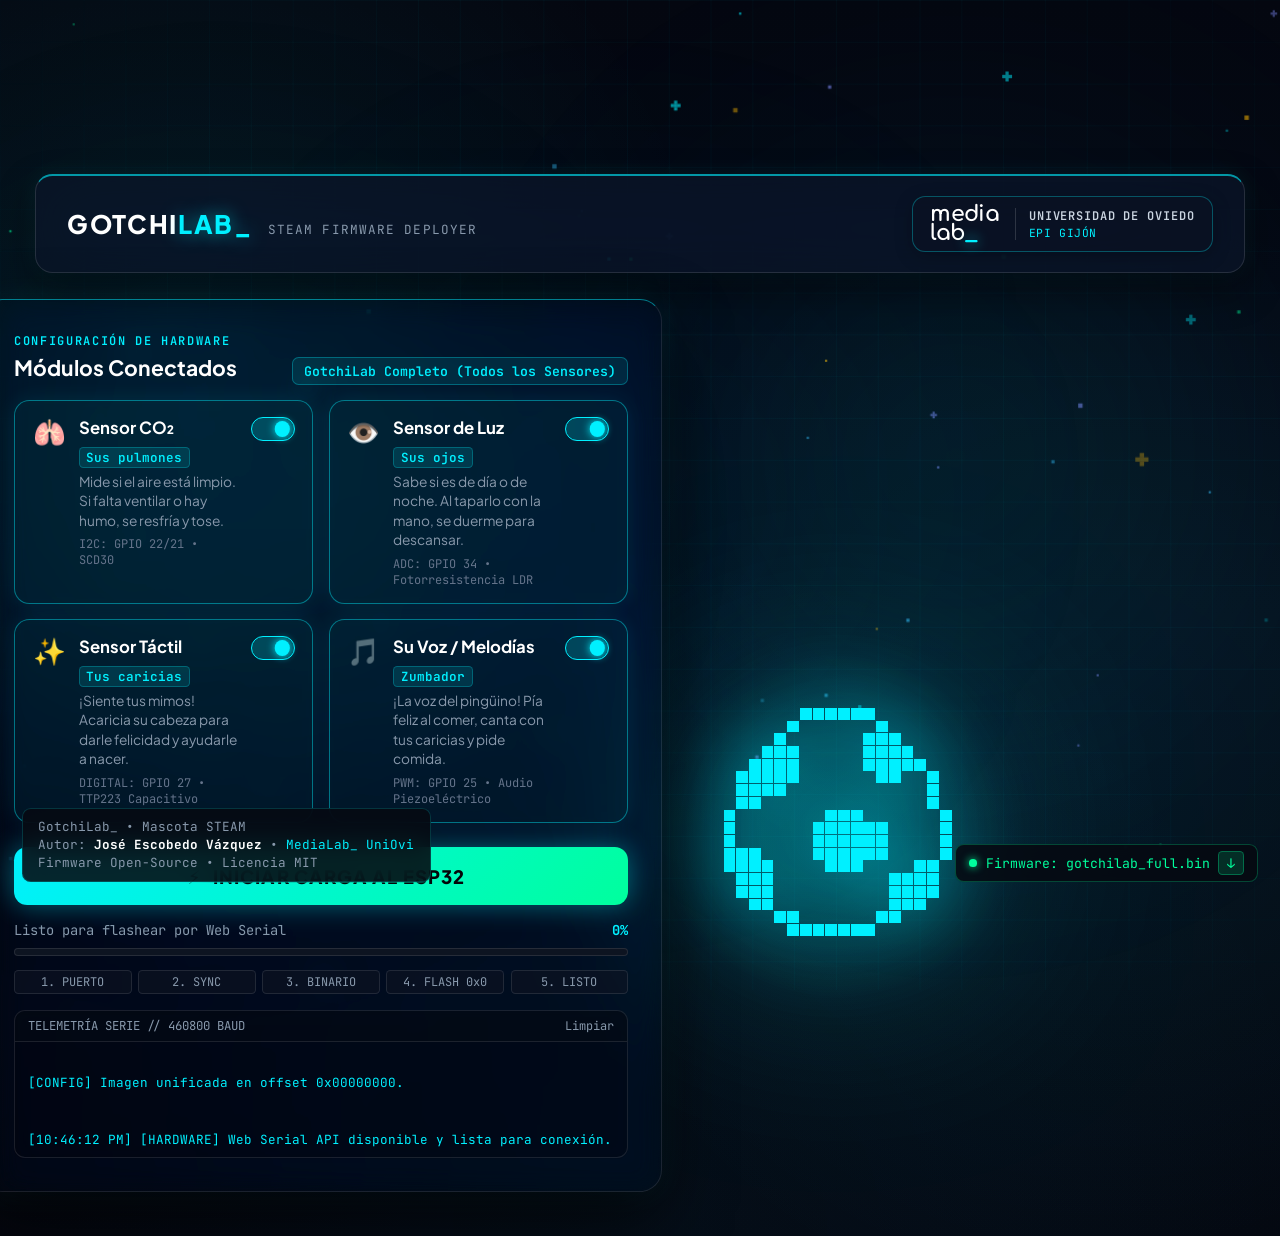
==== web/index.html @ c93d55fc "feat(v4): Lanzador web serial interactivo, simulador OLED en vivo, matriz modular de 7 binarios y do" ====
<!DOCTYPE html>
<html lang="es">
<head>
  <meta charset="UTF-8">
  <meta name="viewport" content="width=device-width, initial-scale=1.0">
  <title>GotchiLab_ // MediaLab_ Deployer & Live OLED</title>
  <meta name="description" content="Sistema de despliegue web y flasheo Web Serial para GotchiLab_ de MediaLab_ UniOvi.">
  <link rel="stylesheet" href="css/styles.css">
  
  <!-- Premium Typography including authentic MediaLab Comfortaa -->
  <link rel="preconnect" href="https://fonts.googleapis.com">
  <link rel="preconnect" href="https://fonts.gstatic.com" crossorigin>
  <link href="https://fonts.googleapis.com/css2?family=Comfortaa:wght@700&family=Nunito:wght@800;900&family=Plus+Jakarta+Sans:wght@400;500;600;700;800&family=JetBrains+Mono:wght@400;500;700&display=swap" rel="stylesheet">
</head>
<body>

  <!-- Ambient Retro Pixel Universe Background & Glowing Grids -->
  <canvas id="ambientPixelCanvas"></canvas>
  <div class="ambient-glow glow-cyan"></div>
  <div class="ambient-glow glow-blue"></div>
  <div class="ambient-glow glow-left"></div>
  <div class="ambient-grid-pattern"></div>

  <!-- Main Container -->
  <div class="app-viewport">
    
    <!-- Top Bar Navigation & MediaLab_ Identity (Thicker & Authentic Serigraphy) -->
    <header class="navbar">
      <div class="nav-brand">
        <a href="https://www.medialab-uniovi.es/proyecto1.php?id=85&lang=es" target="_blank" rel="noopener noreferrer" class="brand-title-link" title="Ver proyecto oficial GotchiLab en MediaLab UniOvi">
          <span class="brand-title">GOTCHI<span>LAB_</span></span>
        </a>
        <span class="brand-tag">STEAM FIRMWARE DEPLOYER</span>
      </div>

      <!-- MediaLab_ Official Branding with Authentic Stacked Serigraphy & Blinking Cursor -->
      <a href="https://www.medialab-uniovi.es/" target="_blank" rel="noopener noreferrer" class="medialab-brand-card" title="MediaLab Universidad de Oviedo">
        <div class="medialab-logo-stacked">
          <span class="ml-word-media">media</span>
          <span class="ml-word-lab">lab<span class="cursor-blink">_</span></span>
        </div>
        <div class="medialab-brand-meta">
          <span class="ml-meta-inst">UNIVERSIDAD DE OVIEDO</span>
          <span class="ml-meta-campus">EPI GIJÓN</span>
        </div>
      </a>
    </header>

    <!-- Browser Serial Alert Banner (hidden if supported) -->
    <div id="browserAlertBanner" class="browser-banner">
      <div class="banner-icon">⚠️</div>
      <div class="banner-text">
        <strong>Navegador sin soporte para Web Serial API</strong>
        Para flashear tu ESP32 por USB directamente desde la web, abre esta página en <strong>Google Chrome</strong> o <strong>Microsoft Edge</strong> en tu ordenador.
      </div>
    </div>

    <!-- Asymmetric Master Layout (Apple & Linear Design Inspired) -->
    <main class="experience-stage">
      
      <!-- Left Column: Controls, Hardware Switches & Central Flashing Hub -->
      <section class="control-station glass-hud">
        
        <!-- Module Selectors (All Default to ON) -->
        <div class="station-block">
          <div class="block-header">
            <span class="block-eyebrow">CONFIGURACIÓN DE HARDWARE</span>
            <div class="block-title-row">
              <h2 class="block-title">Módulos Conectados</h2>
              <span class="target-profile-badge" id="targetProfileLabel">GotchiLab Completo</span>
            </div>
          </div>

          <div class="switches-cluster">
            
            <!-- 1. Sensor CO2 (Pulmones) -->
            <div class="switch-pill active" id="card-co2" title="Haz clic para activar o desactivar">
              <div class="pill-body">
                <div class="pill-icon-badge">🫁</div>
                <div class="pill-meta">
                  <div class="pill-header">
                    <span class="pill-name">Sensor CO₂</span>
                    <span class="pill-role">Sus pulmones</span>
                  </div>
                  <div class="pill-desc">Mide si el aire está limpio. Si falta ventilar o hay humo, se resfría y tose.</div>
                  <div class="pill-pin">I2C: GPIO 22/21 &bull; SCD30</div>
                </div>
              </div>
              <label class="toggle-track">
                <input type="checkbox" id="sw-co2" checked>
                <span class="toggle-thumb"></span>
              </label>
            </div>

            <!-- 2. Sensor Luz LDR (Ojos) -->
            <div class="switch-pill active" id="card-light" title="Haz clic para activar o desactivar">
              <div class="pill-body">
                <div class="pill-icon-badge">👁️</div>
                <div class="pill-meta">
                  <div class="pill-header">
                    <span class="pill-name">Sensor de Luz</span>
                    <span class="pill-role">Sus ojos</span>
                  </div>
                  <div class="pill-desc">Sabe si es de día o de noche. Al taparlo con la mano, se duerme para descansar.</div>
                  <div class="pill-pin">ADC: GPIO 34 &bull; Fotorresistencia LDR</div>
                </div>
              </div>
              <label class="toggle-track">
                <input type="checkbox" id="sw-light" checked>
                <span class="toggle-thumb"></span>
              </label>
            </div>

            <!-- 3. Sensor Táctil TTP223 (Caricias) -->
            <div class="switch-pill active" id="card-touch" title="Haz clic para activar o desactivar">
              <div class="pill-body">
                <div class="pill-icon-badge">✨</div>
                <div class="pill-meta">
                  <div class="pill-header">
                    <span class="pill-name">Sensor Táctil</span>
                    <span class="pill-role">Tus caricias</span>
                  </div>
                  <div class="pill-desc">¡Siente tus mimos! Acaricia su cabeza para darle felicidad y ayudarle a nacer.</div>
                  <div class="pill-pin">DIGITAL: GPIO 27 &bull; TTP223 Capacitivo</div>
                </div>
              </div>
              <label class="toggle-track">
                <input type="checkbox" id="sw-touch" checked>
                <span class="toggle-thumb"></span>
              </label>
            </div>

            <!-- 4. Zumbador / Audio (Su voz) -->
            <div class="switch-pill active" id="card-buzzer" title="Haz clic para activar o desactivar">
              <div class="pill-body">
                <div class="pill-icon-badge">🎵</div>
                <div class="pill-meta">
                  <div class="pill-header">
                    <span class="pill-name">Su Voz / Melodías</span>
                    <span class="pill-role">Zumbador</span>
                  </div>
                  <div class="pill-desc">¡La voz del pingüino! Pía feliz al comer, canta con tus caricias y pide comida.</div>
                  <div class="pill-pin">PWM: GPIO 25 &bull; Audio Piezoeléctrico</div>
                </div>
              </div>
              <label class="toggle-track">
                <input type="checkbox" id="sw-buzzer" checked>
                <span class="toggle-thumb"></span>
              </label>
            </div>

          </div>
        </div>

        <!-- Flashing Core -->
        <div class="station-block flash-core-block">
          
          <!-- Master Action Button -->
          <button id="btnStartFlash" class="btn-master-flash">
            <span class="btn-flash-glare"></span>
            <span class="btn-flash-content">
              <svg class="flash-bolt-icon" width="22" height="22" viewBox="0 0 24 24" fill="currentColor">
                <polygon points="13 2 3 14 12 14 11 22 21 10 12 10 13 2"></polygon>
              </svg>
              <span>INICIAR CARGA AL ESP32</span>
            </span>
          </button>

          <!-- HUD Progress Meter -->
          <div class="flash-hud-meter">
            <div class="meter-info-row">
              <span id="flashStatusLabel">Listo para flashear por Web Serial</span>
              <span id="flashProgressPct" class="meter-pct">0%</span>
            </div>
            <div class="meter-track">
              <div class="meter-fill" id="flashProgressBar"></div>
            </div>
            
            <!-- Step Indicators -->
            <div class="meter-steps">
              <span class="step-chip" id="step-1">1. PUERTO</span>
              <span class="step-chip" id="step-2">2. SYNC</span>
              <span class="step-chip" id="step-3">3. BINARIO</span>
              <span class="step-chip" id="step-4">4. FLASH 0x0</span>
              <span class="step-chip" id="step-5">5. LISTO</span>
            </div>
          </div>

          <!-- Telemetry Terminal -->
          <div class="telemetry-terminal">
            <div class="terminal-top">
              <span class="terminal-title">TELEMETRÍA SERIE // 460800 BAUD</span>
              <button id="btnClearLog" class="btn-clear-term" title="Limpiar salida">Limpiar</button>
            </div>
            <div class="terminal-view" id="telemetryConsole">
              <div class="log-dim">[SISTEMA] GotchiLab_ Deployer inicializado.</div>
              <div class="log-dim">[SISTEMA] Selecciona tus módulos arriba y pulsa "INICIAR CARGA AL ESP32".</div>
              <div class="log-cyan">[CONFIG] Imagen unificada en offset 0x00000000.</div>
            </div>
          </div>

        </div>

      </section>

      <!-- Pure Giant Floating Penguin Stage (No frames, no boxes, free floating & centered overlap) -->
      <div class="pure-penguin-stage">
        <canvas id="liveOledCanvas" width="1792" height="896"></canvas>
      </div>

    </main>

  </div>

  <!-- Bottom-Left Credits Badge -->
  <aside class="author-credits">
    <div class="credits-project">GotchiLab_ &bull; Mascota STEAM</div>
    <div class="credits-author">Autor: <strong>José Escobedo Vázquez</strong> &bull; <a href="https://www.medialab-uniovi.es/" target="_blank" rel="noopener">MediaLab_ UniOvi</a></div>
    <div class="credits-license">Firmware Open-Source &bull; Licencia MIT</div>
  </aside>

  <!-- Bottom-Right Active Target Pill -->
  <aside class="target-status-pill">
    <span class="status-indicator-dot"></span>
    <span id="pillProfileText">gotchilab_full.bin</span>
    <a id="btnDownloadRawBin" href="binaries/gotchilab_full.bin" download class="pill-download-btn" title="Descargar archivo .bin para flasheo externo">
      &darr;
    </a>
  </aside>

  <!-- Application Scripts -->
  <script src="js/animations.js"></script>
  <script type="module" src="js/app.js"></script>
</body>
</html>
---- web/css/styles.css ----
/* ==========================================================================
   GotchiLab_ :: Apple & Linear Inspired High-End UI Stylesheet
   MediaLab_ STEAM Education // ESP32 Web Serial Deployer
   ========================================================================== */

:root {
  --bg-deep: #050812;
  --bg-surface: rgba(9, 14, 26, 0.62);
  --bg-surface-elevated: rgba(14, 22, 38, 0.70);
  --bg-chassis: #060914;
  
  --border-glass: rgba(255, 255, 255, 0.10);
  --border-cyan-highlight: rgba(0, 240, 255, 0.42);
  --border-subtle: #162033;
  
  --cyan: #00f0ff;
  --cyan-glow: rgba(0, 240, 255, 0.55);
  --green: #00ff9d;
  --green-glow: rgba(0, 255, 157, 0.40);
  --amber: #ffb800;
  --red: #ff3860;
  
  --text-main: #e2e8f0;
  --text-muted: #8899ac;
  --text-bright: #ffffff;
  
  --font-sans: 'Plus Jakarta Sans', system-ui, -apple-system, sans-serif;
  --font-logo: 'Comfortaa', 'Nunito', system-ui, sans-serif;
  --font-mono: 'JetBrains Mono', 'Fira Code', Consolas, monospace;
}

* {
  box-sizing: border-box;
  margin: 0;
  padding: 0;
}

html, body {
  min-height: 100vh;
  /* Deep, elegant cybernetic lab backdrop with subtle luminous highlights */
  background: 
    radial-gradient(circle at 14% 28%, rgba(0, 240, 255, 0.075) 0%, transparent 38%),
    radial-gradient(circle at 86% 62%, rgba(0, 220, 255, 0.065) 0%, transparent 42%),
    radial-gradient(circle at 50% 100%, rgba(14, 165, 233, 0.05) 0%, transparent 50%),
    linear-gradient(180deg, #040710 0%, #060b17 50%, #04060e 100%);
  color: var(--text-main);
  font-family: var(--font-sans);
  overflow-x: hidden;
  position: relative;
  -webkit-font-smoothing: antialiased;
}

body {
  zoom: 1.1; /* Scale entire interface to 110% */
}

/* ==========================================================================
   1. Ambient Lights, Grid & Retro Pixel Universe
   ========================================================================== */

canvas#ambientPixelCanvas {
  position: fixed;
  top: 0;
  left: 0;
  width: 100vw;
  height: 100vh;
  pointer-events: none;
  z-index: 0;
}

.ambient-glow {
  position: fixed;
  border-radius: 50%;
  pointer-events: none;
  filter: blur(120px);
  z-index: 0;
}

.glow-cyan {
  width: 750px;
  height: 750px;
  background: radial-gradient(circle, rgba(0, 240, 255, 0.11) 0%, rgba(0, 150, 255, 0.03) 45%, transparent 70%);
  top: 5%;
  right: -80px;
}

.glow-blue {
  width: 650px;
  height: 650px;
  background: radial-gradient(circle, rgba(14, 165, 233, 0.07) 0%, transparent 70%);
  bottom: 5%;
  left: 20%;
}

/* Dedicated ambient glow for the left side of the screen */
.glow-left {
  width: 700px;
  height: 700px;
  background: radial-gradient(circle, rgba(0, 240, 255, 0.08) 0%, rgba(20, 45, 90, 0.04) 40%, transparent 70%);
  top: 15%;
  left: -150px;
}

/* Crisp, Refined Cybernetic Blueprint Grid (Deep Dark High-Contrast) */
.ambient-grid-pattern {
  position: fixed;
  top: 0;
  left: 0;
  width: 100vw;
  height: 100vh;
  pointer-events: none;
  z-index: 0;
  background-image: 
    linear-gradient(to right, rgba(0, 240, 255, 0.032) 1px, transparent 1px),
    linear-gradient(to bottom, rgba(0, 240, 255, 0.032) 1px, transparent 1px);
  background-size: 38px 38px;
  mask-image: radial-gradient(circle at 50% 50%, black 65%, rgba(0, 0, 0, 0.20) 95%);
  -webkit-mask-image: radial-gradient(circle at 50% 50%, black 65%, rgba(0, 0, 0, 0.20) 95%);
}

/* ==========================================================================
   2. Main Viewport & Navigation (Thicker Bar & Authentic Branding)
   ========================================================================== */

.app-viewport {
  position: relative;
  z-index: 2;
  max-width: 1680px;
  margin: 0 auto;
  padding: 158px 32px 40px 32px;
  min-height: 100vh;
  display: flex;
  flex-direction: column;
}

/* Thicker, Highly Polished Navigation Bar (Harmonized with Lower Stage) */
.navbar {
  width: 100%;
  max-width: 1200px;
  margin: 0 auto 24px auto;
  display: flex;
  justify-content: space-between;
  align-items: center;
  padding: 18px 28px;
  min-height: 82px;
  background: rgba(12, 22, 40, 0.72);
  backdrop-filter: blur(28px) saturate(190%);
  -webkit-backdrop-filter: blur(28px) saturate(190%);
  border: 1px solid rgba(255, 255, 255, 0.12);
  border-top: 2px solid rgba(0, 240, 255, 0.6);
  border-radius: 16px;
  box-shadow: 
    0 15px 35px rgba(0, 0, 0, 0.45),
    0 0 20px rgba(0, 240, 255, 0.08);
}

.nav-brand {
  display: flex;
  align-items: baseline;
  gap: 14px;
}

/* GotchiLab_ Official Link Component */
.brand-title-link {
  text-decoration: none;
  display: inline-flex;
  align-items: baseline;
  transition: all 0.25s ease;
}

.brand-title {
  font-size: 1.45rem;
  font-weight: 800;
  letter-spacing: 1.5px;
  color: var(--text-bright);
  transition: color 0.25s ease, transform 0.25s ease;
}

.brand-title span {
  color: var(--cyan);
  text-shadow: 0 0 16px var(--cyan-glow);
}

.brand-title-link:hover .brand-title {
  color: #ffffff;
  transform: translateY(-1px);
}

.brand-title-link:hover .brand-title span {
  text-shadow: 0 0 24px var(--cyan), 0 0 35px rgba(0, 240, 255, 0.9);
}

.brand-tag {
  font-family: var(--font-mono);
  font-size: 0.72rem;
  color: var(--text-muted);
  letter-spacing: 1px;
}

/* MediaLab_ Official Serigraphy Brand Component (Stacked + Blinking Underscore) */
.medialab-brand-card {
  display: inline-flex;
  align-items: center;
  gap: 14px;
  text-decoration: none;
  background: rgba(10, 18, 34, 0.60);
  border: 1px solid rgba(0, 240, 255, 0.30);
  padding: 8px 16px;
  border-radius: 12px;
  transition: all 0.25s cubic-bezier(0.4, 0, 0.2, 1);
  box-shadow: 0 4px 15px rgba(0, 0, 0, 0.25);
}

.medialab-brand-card:hover {
  background: rgba(0, 240, 255, 0.14);
  border-color: var(--cyan);
  box-shadow: 0 0 24px rgba(0, 240, 255, 0.35);
  transform: translateY(-1.5px);
}

/* Authentic Voluminica Stacked Typography */
.medialab-logo-stacked {
  display: flex;
  flex-direction: column;
  align-items: flex-start;
  font-family: var(--font-logo);
  font-weight: 700;
  font-size: 1.25rem;
  line-height: 0.84;
  letter-spacing: -0.5px;
  color: #ffffff;
}

.ml-word-media {
  display: block;
}

.ml-word-lab {
  display: block;
}

/* Authentic MediaLab Blinking Underscore Cursor */
.cursor-blink {
  display: inline-block;
  color: var(--cyan);
  font-weight: 900;
  text-shadow: 0 0 12px var(--cyan);
  animation: cursorBlink 1.0s infinite;
  margin-left: 1px;
}

@keyframes cursorBlink {
  0%, 49% { opacity: 1; }
  50%, 100% { opacity: 0; }
}

.medialab-brand-meta {
  display: flex;
  flex-direction: column;
  gap: 2px;
  border-left: 1px solid rgba(255, 255, 255, 0.15);
  padding-left: 12px;
}

.ml-meta-inst {
  font-family: var(--font-mono);
  font-size: 0.68rem;
  font-weight: 600;
  color: #cbd5e1;
  letter-spacing: 0.8px;
  text-transform: uppercase;
}

.ml-meta-campus {
  font-family: var(--font-mono);
  font-size: 0.64rem;
  color: var(--cyan);
  letter-spacing: 0.5px;
}

/* Browser Alert Banner (Hidden by default, active only if unsupported) */
.browser-banner {
  display: none !important;
  width: 100%;
  max-width: 1200px;
  margin: -18px auto 18px auto;
  background: rgba(255, 59, 92, 0.14);
  border: 1px solid var(--red);
  padding: 14px 20px;
  border-radius: 10px;
  font-size: 0.85rem;
  backdrop-filter: blur(16px);
  -webkit-backdrop-filter: blur(16px);
  align-items: center;
  gap: 14px;
}

.browser-banner.active {
  display: flex !important;
}

.banner-icon { font-size: 1.4rem; }
.banner-text strong { color: var(--red); display: block; margin-bottom: 3px; }

/* ==========================================================================
   3. Harmonious Centered Experience Stage (Unified Balanced Composition)
   ========================================================================== */

.experience-stage {
  display: flex;
  align-items: center;
  justify-content: center;
  position: relative;
  width: 100%;
  margin: 0;
  flex: 1;
  transform: translateX(160px); /* Shift both blocks further to the right */
}

/* Left Station (Ultra-Translucent Frosted Glass HUD) */
.control-station {
  flex: 0 0 620px;
  max-width: 640px;
  z-index: 2; /* In FRONT of the floating character */
  position: relative;
  border-radius: 20px;
  padding: 30px;
  display: flex;
  flex-direction: column;
  gap: 22px;
}

.glass-hud {
  background: rgba(6, 11, 20, 0.13); /* Subtly higher crystal transparency */
  backdrop-filter: blur(12px) saturate(185%);
  -webkit-backdrop-filter: blur(12px) saturate(185%);
  border: 1px solid rgba(255, 255, 255, 0.10);
  border-top: 1.5px solid rgba(0, 240, 255, 0.50);
  box-shadow: 
    0 25px 60px rgba(0, 0, 0, 0.65),
    0 0 30px rgba(0, 240, 255, 0.08);
  transition: all 0.3s ease;
}

.glass-hud:hover {
  border-color: rgba(0, 240, 255, 0.30);
  border-top-color: var(--cyan);
  background: rgba(6, 11, 20, 0.17);
}

/* Station Blocks */
.station-block {
  display: flex;
  flex-direction: column;
  gap: 14px;
}

.block-header {
  display: flex;
  flex-direction: column;
  gap: 4px;
}

.block-eyebrow {
  font-family: var(--font-mono);
  font-size: 0.68rem;
  font-weight: 600;
  letter-spacing: 1.5px;
  color: var(--cyan);
}

.block-title-row {
  display: flex;
  justify-content: space-between;
  align-items: baseline;
}

.block-title {
  font-size: 1.2rem;
  font-weight: 700;
  color: var(--text-bright);
}

.target-profile-badge {
  font-family: var(--font-mono);
  font-size: 0.75rem;
  font-weight: 600;
  color: var(--cyan);
  background: rgba(0, 240, 255, 0.1);
  border: 1px solid rgba(0, 240, 255, 0.3);
  padding: 4px 10px;
  border-radius: 6px;
}

/* Hardware Switches Cluster */
.switches-cluster {
  display: grid;
  grid-template-columns: repeat(2, 1fr);
  gap: 14px;
}

.switch-pill {
  background: rgba(8, 14, 26, 0.22); /* Subtly more translucent */
  backdrop-filter: blur(5px);
  -webkit-backdrop-filter: blur(5px);
  border: 1px solid rgba(255, 255, 255, 0.08);
  border-radius: 14px;
  padding: 14px 16px;
  display: flex;
  justify-content: space-between;
  align-items: flex-start;
  gap: 10px;
  cursor: pointer;
  user-select: none;
  transition: all 0.25s ease;
}

.switch-pill:hover {
  background: rgba(12, 20, 38, 0.38);
  border-color: rgba(0, 240, 255, 0.35);
  transform: translateY(-1px);
}

.switch-pill.active {
  border-color: var(--border-cyan-highlight);
  background: rgba(0, 240, 255, 0.05);
  box-shadow: 0 0 20px rgba(0, 240, 255, 0.10);
}

.pill-body {
  display: flex;
  gap: 12px;
  flex: 1;
}

.pill-icon-badge {
  font-size: 1.5rem;
  line-height: 1;
  padding-top: 2px;
}

.pill-meta {
  display: flex;
  flex-direction: column;
  gap: 2px;
  flex: 1;
}

.pill-header {
  display: flex;
  align-items: baseline;
  gap: 8px;
  flex-wrap: wrap;
}

.pill-name {
  font-weight: 700;
  font-size: 0.95rem;
  color: var(--text-bright);
}

.pill-role {
  font-family: var(--font-mono);
  font-size: 0.72rem;
  font-weight: 600;
  color: var(--cyan);
  background: rgba(0, 240, 255, 0.12);
  border: 1px solid rgba(0, 240, 255, 0.25);
  padding: 1px 6px;
  border-radius: 4px;
}

.pill-desc {
  font-size: 0.78rem;
  color: var(--text-muted);
  line-height: 1.4;
  margin-top: 2px;
}

.pill-pin {
  font-family: var(--font-mono);
  font-size: 0.68rem;
  color: #64748b;
  margin-top: 4px;
}

/* Minimalist Toggle Track */
.toggle-track {
  position: relative;
  display: inline-block;
  width: 40px;
  height: 22px;
  flex-shrink: 0;
}

.toggle-track input {
  opacity: 0;
  width: 0;
  height: 0;
}

.toggle-thumb {
  position: absolute;
  cursor: pointer;
  top: 0;
  left: 0;
  right: 0;
  bottom: 0;
  background-color: #1a2538;
  border-radius: 20px;
  border: 1px solid #28374f;
  transition: .25s ease;
}

.toggle-thumb:before {
  position: absolute;
  content: "";
  height: 14px;
  width: 14px;
  left: 3px;
  bottom: 3px;
  background-color: #64748b;
  border-radius: 50%;
  transition: .25s cubic-bezier(0.4, 0, 0.2, 1);
}

input:checked + .toggle-thumb {
  background-color: rgba(0, 240, 255, 0.2);
  border-color: var(--cyan);
}

input:checked + .toggle-thumb:before {
  transform: translateX(18px);
  background-color: var(--cyan);
  box-shadow: 0 0 8px var(--cyan);
}

/* Master Action Button */
.btn-master-flash {
  position: relative;
  width: 100%;
  padding: 16px 24px;
  font-size: 1.05rem;
  font-weight: 800;
  letter-spacing: 1px;
  color: #04060a;
  background: linear-gradient(135deg, #00f0ff 0%, #00ff9d 100%);
  border: none;
  border-radius: 12px;
  cursor: pointer;
  display: flex;
  align-items: center;
  justify-content: center;
  gap: 10px;
  box-shadow: 0 0 25px rgba(0, 240, 255, 0.4);
  transition: all 0.25s ease;
  font-family: var(--font-sans);
  overflow: hidden;
}

.btn-master-flash:hover:not(:disabled) {
  transform: translateY(-2px);
  box-shadow: 0 0 40px rgba(0, 240, 255, 0.65);
  filter: brightness(1.06);
}

.btn-master-flash:active:not(:disabled) {
  transform: translateY(1px);
}

.btn-master-flash:disabled {
  background: #172233;
  color: #4b5a70;
  box-shadow: none;
  cursor: not-allowed;
}

.btn-flash-content {
  position: relative;
  z-index: 1;
  display: flex;
  align-items: center;
  gap: 8px;
}

.flash-bolt-icon {
  fill: #04060a;
}

/* HUD Progress Meter */
.flash-hud-meter {
  display: flex;
  flex-direction: column;
  gap: 8px;
}

.meter-info-row {
  display: flex;
  justify-content: space-between;
  font-family: var(--font-mono);
  font-size: 0.78rem;
  color: var(--text-muted);
}

.meter-pct {
  color: var(--cyan);
  font-weight: 700;
}

.meter-track {
  width: 100%;
  height: 8px;
  background: #0d1421;
  border: 1px solid var(--border-glass);
  border-radius: 4px;
  overflow: hidden;
}

.meter-fill {
  height: 100%;
  width: 0%;
  background: linear-gradient(90deg, #00f0ff, #00ff9d);
  box-shadow: 0 0 12px #00f0ff;
  transition: width 0.2s ease;
}

.meter-steps {
  display: flex;
  justify-content: space-between;
  gap: 6px;
  margin-top: 4px;
}

.step-chip {
  font-family: var(--font-mono);
  font-size: 0.68rem;
  padding: 3px 6px;
  border-radius: 4px;
  background: rgba(14, 21, 35, 0.6);
  border: 1px solid var(--border-glass);
  color: var(--text-muted);
  flex: 1;
  text-align: center;
  transition: all 0.25s ease;
}

.step-chip.active {
  color: var(--cyan);
  border-color: var(--cyan);
  background: rgba(0, 240, 255, 0.15);
  box-shadow: 0 0 10px rgba(0, 240, 255, 0.2);
}

.step-chip.done {
  color: var(--green);
  border-color: var(--green);
  background: rgba(0, 255, 157, 0.12);
}

/* Compact Telemetry Stream */
.telemetry-terminal {
  background: rgba(3, 6, 12, 0.26); /* Subtle extra transparency */
  backdrop-filter: blur(7px);
  -webkit-backdrop-filter: blur(7px);
  border: 1px solid var(--border-glass);
  border-radius: 10px;
  overflow: hidden;
}

.terminal-top {
  display: flex;
  justify-content: space-between;
  align-items: center;
  background: rgba(7, 12, 22, 0.36);
  padding: 6px 12px;
  border-bottom: 1px solid var(--border-glass);
  font-family: var(--font-mono);
  font-size: 0.7rem;
  color: var(--text-muted);
}

.btn-clear-term {
  background: none;
  border: none;
  color: var(--text-muted);
  font-family: var(--font-mono);
  font-size: 0.68rem;
  cursor: pointer;
}

.btn-clear-term:hover { color: var(--text-bright); }

.terminal-view {
  height: 105px;
  overflow-y: auto;
  padding: 8px 12px;
  font-family: var(--font-mono);
  font-size: 0.72rem;
  line-height: 1.5;
  color: #94a3b8;
  white-space: pre-wrap;
  word-break: break-all;
}

.log-dim { color: #526173; }
.log-cyan { color: var(--cyan); }
.log-success { color: var(--green); font-weight: 600; }
.log-error { color: var(--red); font-weight: 600; }

/* ==========================================================================
   4. Pure Floating Penguin Stage (Frameless, Giant & Centered Overlap)
   ========================================================================== */

.pure-penguin-stage {
  flex: 0 0 1480px;
  max-width: 1540px;
  margin-left: -580px; /* Deep, expanded intersection: massive portion of giant penguin behind the glass station */
  z-index: 1;          /* Behind the control station */
  position: relative;
  pointer-events: none;
  display: flex;
  justify-content: center;
  align-items: center;
}

canvas#liveOledCanvas {
  display: block;
  width: 100%;
  height: auto;
  aspect-ratio: 2 / 1;
  image-rendering: pixelated;
  image-rendering: crisp-edges;
  /* Colossal glowing character illumination without any border or background frame */
  filter: drop-shadow(0 0 35px rgba(0, 240, 255, 0.95)) drop-shadow(0 0 100px rgba(0, 240, 255, 0.55));
  animation: floatPenguin 4.2s ease-in-out infinite alternate;
}

@keyframes floatPenguin {
  0% { transform: translateY(0px); }
  100% { transform: translateY(-12px); }
}

/* ==========================================================================
   5. Subtle Edge Badges (Credits & Target Pill)
   ========================================================================== */

.author-credits {
  position: fixed;
  bottom: 16px;
  left: 20px;
  z-index: 10;
  background: rgba(6, 10, 18, 0.88);
  backdrop-filter: blur(12px);
  -webkit-backdrop-filter: blur(12px);
  border: 1px solid rgba(0, 240, 255, 0.18);
  border-radius: 8px;
  padding: 8px 14px;
  font-family: var(--font-mono);
  font-size: 0.72rem;
  line-height: 1.45;
  color: var(--text-muted);
}

.author-credits strong { color: var(--text-bright); }
.author-credits a { color: var(--cyan); text-decoration: none; }
.author-credits a:hover { text-decoration: underline; }

.target-status-pill {
  position: fixed;
  bottom: 16px;
  right: 20px;
  z-index: 10;
  background: rgba(6, 10, 18, 0.88);
  backdrop-filter: blur(12px);
  -webkit-backdrop-filter: blur(12px);
  border: 1px solid rgba(0, 255, 157, 0.25);
  border-radius: 8px;
  padding: 6px 12px;
  font-family: var(--font-mono);
  font-size: 0.75rem;
  color: var(--green);
  display: flex;
  align-items: center;
  gap: 8px;
}

.status-indicator-dot {
  width: 7px;
  height: 7px;
  border-radius: 50%;
  background: var(--green);
  box-shadow: 0 0 8px var(--green);
}

.pill-download-btn {
  background: rgba(0, 255, 157, 0.15);
  color: var(--green);
  border: 1px solid rgba(0, 255, 157, 0.3);
  border-radius: 4px;
  padding: 2px 7px;
  text-decoration: none;
  font-weight: 700;
  transition: all 0.2s ease;
}

.pill-download-btn:hover {
  background: var(--green);
  color: #04060a;
}

/* ==========================================================================
   6. Responsive Adaptations
   ========================================================================== */

@media (max-width: 1024px) {
  .experience-stage {
    flex-direction: column;
    margin-top: 10px;
    transform: none; /* No horizontal offset on mobile screens */
  }
  
  .control-station {
    flex: 1 1 100%;
    max-width: 100%;
    margin-left: 0;
    margin-right: 0;
  }

  .pure-penguin-stage {
    flex: 1 1 100%;
    max-width: 520px;
    margin-left: 0;
    margin-right: 0;
    margin-top: 15px;
    width: 100%;
  }

  .author-credits, .target-status-pill {
    position: static;
    margin-top: 14px;
  }
}

@media (max-width: 600px) {
  .switches-cluster {
    grid-template-columns: 1fr;
  }
  
  .app-viewport {
    padding: 16px 14px 60px 14px;
  }
  
  .brand-title {
    font-size: 1.15rem;
  }
}
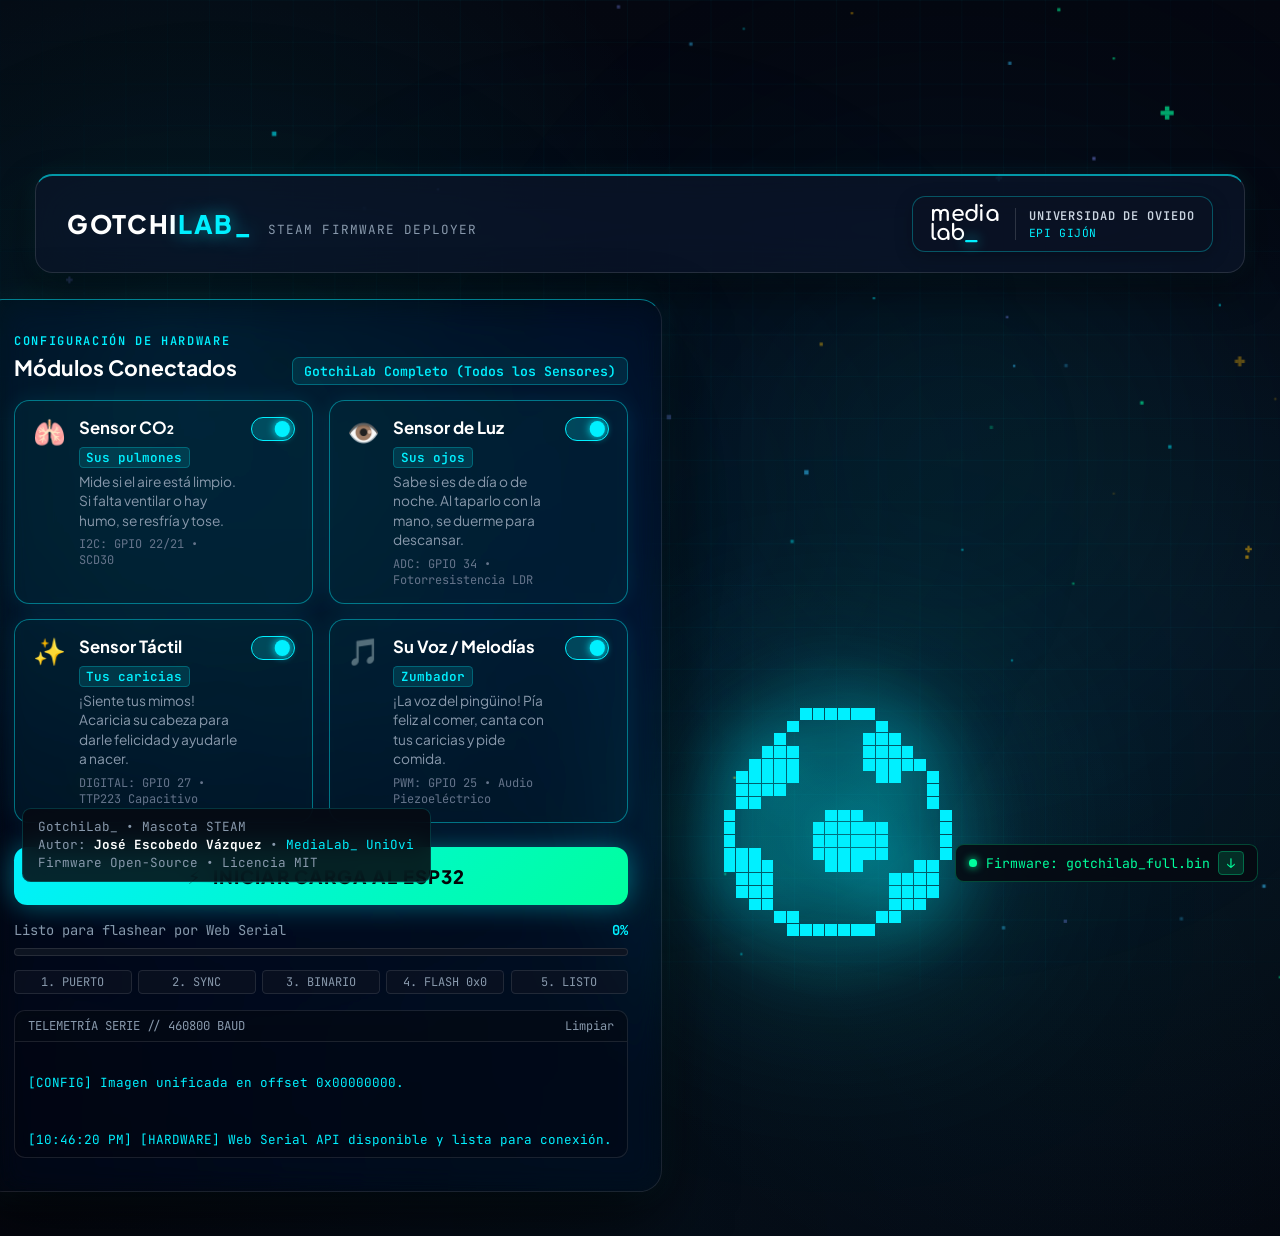
==== commit a74d3efe: "Correción del código" ====
--- a/web/index.html
+++ b/web/index.html
@@ -228,6 +228,30 @@
     </a>
   </aside>
 
+  <!-- Pop-up Modal de Finalización y Aviso Botón EN -->
+  <div id="flashSuccessModal" class="modal-overlay" aria-hidden="true">
+    <div class="modal-card">
+      <div class="modal-badge-success">✓</div>
+      <span class="modal-eyebrow">GOTCHILAB_ // CARGA COMPLETADA</span>
+      <h3 class="modal-title">¡Firmware Flasheado con Éxito!</h3>
+      
+      <div class="modal-instructions-box">
+        <div class="modal-step-badge">PASO FINAL</div>
+        <p class="modal-instruction-text">
+          Para que el ESP32 inicie y tu pingüino despierte en el OLED, <strong>pulsa una vez el botón físico <span class="hardware-key">EN</span> (o <span class="hardware-key">RST</span>)</strong> de tu placa.
+        </p>
+      </div>
+
+      <p class="modal-subtext">
+        El puerto USB se ha liberado correctamente. ¡Tu mascota STEAM ya está lista para jugar!
+      </p>
+
+      <button id="btnModalClose" class="modal-btn-confirm" type="button">
+        <span>¡ENTENDIDO!</span>
+      </button>
+    </div>
+  </div>
+
   <!-- Application Scripts -->
   <script src="js/animations.js"></script>
   <script type="module" src="js/app.js"></script>
--- a/web/css/styles.css
+++ b/web/css/styles.css
@@ -652,9 +652,11 @@
 }
 
 .step-chip.done {
-  color: var(--green);
-  border-color: var(--green);
-  background: rgba(0, 255, 157, 0.12);
+  color: #00ff9d;
+  border-color: #00ff9d;
+  background: rgba(0, 255, 157, 0.18);
+  box-shadow: 0 0 12px rgba(0, 255, 157, 0.35);
+  font-weight: 700;
 }
 
 /* Compact Telemetry Stream */
@@ -854,3 +856,155 @@
     font-size: 1.15rem;
   }
 }
+
+/* ==========================================================================
+   Modal Pop-up de Finalización y Aviso Botón EN (Alineado con diseño GotchiLab)
+   ========================================================================== */
+.modal-overlay {
+  position: fixed;
+  top: 0;
+  left: 0;
+  width: 100vw;
+  height: 100vh;
+  background: rgba(3, 7, 16, 0.78);
+  backdrop-filter: blur(14px);
+  -webkit-backdrop-filter: blur(14px);
+  display: flex;
+  align-items: center;
+  justify-content: center;
+  z-index: 9999;
+  opacity: 0;
+  pointer-events: none;
+  transition: opacity 0.3s cubic-bezier(0.4, 0, 0.2, 1);
+}
+
+.modal-overlay.active {
+  opacity: 1;
+  pointer-events: auto;
+}
+
+.modal-card {
+  width: 90%;
+  max-width: 460px;
+  background: rgba(10, 18, 34, 0.92);
+  border: 1px solid rgba(0, 240, 255, 0.35);
+  border-top: 2px solid #00ff9d;
+  border-radius: 20px;
+  padding: 30px 26px;
+  display: flex;
+  flex-direction: column;
+  align-items: center;
+  text-align: center;
+  gap: 15px;
+  box-shadow: 
+    0 25px 60px rgba(0, 0, 0, 0.8),
+    0 0 35px rgba(0, 255, 157, 0.18);
+  transform: translateY(12px) scale(0.96);
+  transition: transform 0.3s cubic-bezier(0.34, 1.56, 0.64, 1);
+}
+
+.modal-overlay.active .modal-card {
+  transform: translateY(0) scale(1);
+}
+
+.modal-badge-success {
+  width: 54px;
+  height: 54px;
+  border-radius: 50%;
+  background: rgba(0, 255, 157, 0.15);
+  border: 1.5px solid #00ff9d;
+  display: flex;
+  align-items: center;
+  justify-content: center;
+  color: #00ff9d;
+  font-size: 1.6rem;
+  font-weight: 900;
+  box-shadow: 0 0 20px rgba(0, 255, 157, 0.35);
+}
+
+.modal-eyebrow {
+  font-family: var(--font-mono);
+  font-size: 0.72rem;
+  font-weight: 700;
+  color: var(--cyan);
+  letter-spacing: 1.5px;
+}
+
+.modal-title {
+  font-size: 1.3rem;
+  font-weight: 800;
+  color: var(--text-bright);
+  margin-top: -6px;
+}
+
+.modal-instructions-box {
+  width: 100%;
+  background: rgba(0, 240, 255, 0.06);
+  border: 1px solid rgba(0, 240, 255, 0.25);
+  border-radius: 12px;
+  padding: 16px;
+  display: flex;
+  flex-direction: column;
+  align-items: center;
+  gap: 8px;
+}
+
+.modal-step-badge {
+  font-family: var(--font-mono);
+  font-size: 0.65rem;
+  font-weight: 700;
+  color: #04060a;
+  background: var(--cyan);
+  padding: 2px 8px;
+  border-radius: 4px;
+  letter-spacing: 1px;
+}
+
+.modal-instruction-text {
+  font-size: 0.92rem;
+  color: var(--text-main);
+  line-height: 1.5;
+  margin: 0;
+}
+
+.hardware-key {
+  display: inline-block;
+  font-family: var(--font-mono);
+  font-weight: 700;
+  font-size: 0.85rem;
+  color: var(--cyan);
+  background: rgba(14, 25, 48, 0.95);
+  border: 1px solid var(--cyan);
+  padding: 1px 7px;
+  border-radius: 5px;
+  box-shadow: 0 2px 0 rgba(0, 240, 255, 0.3);
+}
+
+.modal-subtext {
+  font-size: 0.78rem;
+  color: var(--text-muted);
+  line-height: 1.4;
+  margin: 0;
+}
+
+.modal-btn-confirm {
+  width: 100%;
+  padding: 13px 20px;
+  border-radius: 10px;
+  border: none;
+  background: linear-gradient(135deg, #00f0ff 0%, #00ff9d 100%);
+  color: #04060a;
+  font-family: var(--font-main);
+  font-size: 0.95rem;
+  font-weight: 800;
+  letter-spacing: 1px;
+  cursor: pointer;
+  box-shadow: 0 0 20px rgba(0, 240, 255, 0.3);
+  transition: all 0.25s ease;
+  margin-top: 4px;
+}
+
+.modal-btn-confirm:hover {
+  transform: translateY(-1.5px);
+  box-shadow: 0 0 28px rgba(0, 255, 157, 0.5);
+}
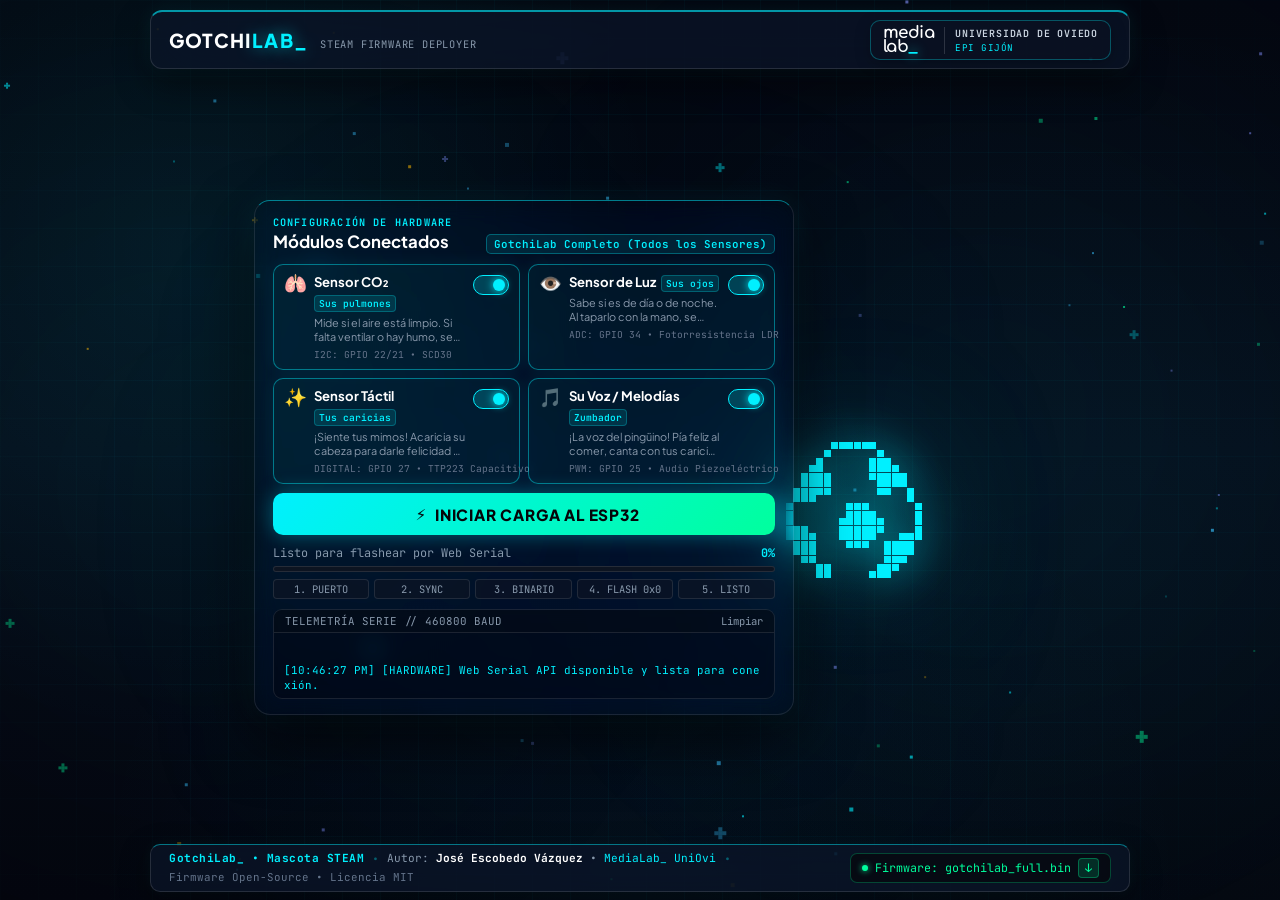
==== commit 17c3c9f3: "Cambios web" ====
--- a/web/index.html
+++ b/web/index.html
@@ -3,8 +3,11 @@
 <head>
   <meta charset="UTF-8">
   <meta name="viewport" content="width=device-width, initial-scale=1.0">
-  <title>GotchiLab_ // MediaLab_ Deployer & Live OLED</title>
+  <title>GotchiLab_</title>
   <meta name="description" content="Sistema de despliegue web y flasheo Web Serial para GotchiLab_ de MediaLab_ UniOvi.">
+  <link rel="icon" type="image/png" sizes="128x128" href="assets/favicon.png">
+  <link rel="icon" type="image/png" sizes="32x32" href="assets/favicon-32x32.png">
+  <link rel="shortcut icon" href="favicon.ico">
   <link rel="stylesheet" href="css/styles.css">
   
   <!-- Premium Typography including authentic MediaLab Comfortaa -->
@@ -20,6 +23,7 @@
   <div class="ambient-glow glow-blue"></div>
   <div class="ambient-glow glow-left"></div>
   <div class="ambient-grid-pattern"></div>
+  <div class="cursor-spotlight" id="cursorSpotlight" aria-hidden="true"></div>
 
   <!-- Main Container -->
   <div class="app-viewport">
@@ -27,9 +31,7 @@
     <!-- Top Bar Navigation & MediaLab_ Identity (Thicker & Authentic Serigraphy) -->
     <header class="navbar">
       <div class="nav-brand">
-        <a href="https://www.medialab-uniovi.es/proyecto1.php?id=85&lang=es" target="_blank" rel="noopener noreferrer" class="brand-title-link" title="Ver proyecto oficial GotchiLab en MediaLab UniOvi">
-          <span class="brand-title">GOTCHI<span>LAB_</span></span>
-        </a>
+        <span class="brand-title">GOTCHI<span>LAB_</span></span>
         <span class="brand-tag">STEAM FIRMWARE DEPLOYER</span>
       </div>
 
@@ -210,23 +212,26 @@
 
     </main>
 
+    <!-- App Footer -->
+    <footer class="app-footer">
+      <div class="footer-credits">
+        <span class="credits-project">GotchiLab_ &bull; Mascota STEAM</span>
+        <span class="footer-sep">&bull;</span>
+        <span class="credits-author">Autor: <strong>José Escobedo Vázquez</strong> &bull; <a href="https://www.medialab-uniovi.es/" target="_blank" rel="noopener noreferrer">MediaLab_ UniOvi</a></span>
+        <span class="footer-sep">&bull;</span>
+        <span class="credits-license">Firmware Open-Source &bull; Licencia MIT</span>
+      </div>
+
+      <div class="target-status-pill">
+        <span class="status-indicator-dot"></span>
+        <span id="pillProfileText">gotchilab_full.bin</span>
+        <a id="btnDownloadRawBin" href="binaries/gotchilab_full.bin" download class="pill-download-btn" title="Descargar archivo .bin para flasheo externo">
+          &darr;
+        </a>
+      </div>
+    </footer>
+
   </div>
-
-  <!-- Bottom-Left Credits Badge -->
-  <aside class="author-credits">
-    <div class="credits-project">GotchiLab_ &bull; Mascota STEAM</div>
-    <div class="credits-author">Autor: <strong>José Escobedo Vázquez</strong> &bull; <a href="https://www.medialab-uniovi.es/" target="_blank" rel="noopener">MediaLab_ UniOvi</a></div>
-    <div class="credits-license">Firmware Open-Source &bull; Licencia MIT</div>
-  </aside>
-
-  <!-- Bottom-Right Active Target Pill -->
-  <aside class="target-status-pill">
-    <span class="status-indicator-dot"></span>
-    <span id="pillProfileText">gotchilab_full.bin</span>
-    <a id="btnDownloadRawBin" href="binaries/gotchilab_full.bin" download class="pill-download-btn" title="Descargar archivo .bin para flasheo externo">
-      &darr;
-    </a>
-  </aside>
 
   <!-- Pop-up Modal de Finalización y Aviso Botón EN -->
   <div id="flashSuccessModal" class="modal-overlay" aria-hidden="true">
@@ -254,6 +259,6 @@
 
   <!-- Application Scripts -->
   <script src="js/animations.js"></script>
-  <script type="module" src="js/app.js"></script>
+  <script src="js/app.js"></script>
 </body>
 </html>
--- a/web/css/styles.css
+++ b/web/css/styles.css
@@ -40,7 +40,7 @@
   /* Deep, elegant cybernetic lab backdrop with subtle luminous highlights */
   background: 
     radial-gradient(circle at 14% 28%, rgba(0, 240, 255, 0.075) 0%, transparent 38%),
-    radial-gradient(circle at 86% 62%, rgba(0, 220, 255, 0.065) 0%, transparent 42%),
+    radial-gradient(circle at 86% 62%, rgba(0, 220, 255, 0.038) 0%, transparent 45%),
     radial-gradient(circle at 50% 100%, rgba(14, 165, 233, 0.05) 0%, transparent 50%),
     linear-gradient(180deg, #040710 0%, #060b17 50%, #04060e 100%);
   color: var(--text-main);
@@ -51,7 +51,10 @@
 }
 
 body {
-  zoom: 1.1; /* Scale entire interface to 110% */
+  min-height: 100vh;
+  min-height: 100dvh;
+  overflow-x: hidden;
+  max-width: 100vw;
 }
 
 /* ==========================================================================
@@ -72,14 +75,14 @@
   position: fixed;
   border-radius: 50%;
   pointer-events: none;
-  filter: blur(120px);
+  filter: blur(140px);
   z-index: 0;
 }
 
 .glow-cyan {
   width: 750px;
   height: 750px;
-  background: radial-gradient(circle, rgba(0, 240, 255, 0.11) 0%, rgba(0, 150, 255, 0.03) 45%, transparent 70%);
+  background: radial-gradient(circle, rgba(0, 240, 255, 0.065) 0%, rgba(0, 150, 255, 0.02) 48%, transparent 75%);
   top: 5%;
   right: -80px;
 }
@@ -118,46 +121,99 @@
   -webkit-mask-image: radial-gradient(circle at 50% 50%, black 65%, rgba(0, 0, 0, 0.20) 95%);
 }
 
+/* Interactive Ambient Neon Cursor Spotlight (Subtle Glow Under Pointer & Glass) */
+.cursor-spotlight {
+  position: fixed;
+  top: 0;
+  left: 0;
+  width: 520px;
+  height: 520px;
+  margin-top: -260px;
+  margin-left: -260px;
+  border-radius: 50%;
+  pointer-events: none;
+  z-index: 1; /* In front of ambient grid/canvas (z-index: 0), behind frosted glass cards (z-index: 2) */
+  background: radial-gradient(
+    circle,
+    rgba(0, 240, 255, 0.065) 0%,
+    rgba(0, 210, 255, 0.035) 28%,
+    rgba(0, 150, 255, 0.012) 52%,
+    rgba(0, 80, 255, 0.003) 72%,
+    transparent 82%
+  );
+  filter: blur(42px);
+  mix-blend-mode: screen;
+  opacity: 0;
+  transition: opacity 0.4s cubic-bezier(0.4, 0, 0.2, 1);
+  will-change: transform, opacity;
+}
+
+.cursor-spotlight.active {
+  opacity: 0.85;
+}
+
+@media (hover: none) {
+  .cursor-spotlight {
+    display: none !important;
+  }
+}
+
 /* ==========================================================================
-   2. Main Viewport & Navigation (Thicker Bar & Authentic Branding)
+   2. Main Viewport & Navigation (Adaptive Device Height & Sizing)
    ========================================================================== */
 
 .app-viewport {
   position: relative;
   z-index: 2;
-  max-width: 1680px;
+  max-width: 1200px;
   margin: 0 auto;
-  padding: 158px 32px 40px 32px;
+  padding: 10px 24px 8px 24px;
   min-height: 100vh;
+  min-height: 100dvh;
   display: flex;
   flex-direction: column;
-}
-
-/* Thicker, Highly Polished Navigation Bar (Harmonized with Lower Stage) */
+  justify-content: space-between;
+  box-sizing: border-box;
+  overflow-x: hidden;
+}
+
+@media (min-width: 901px) {
+  .app-viewport {
+    height: 100vh;
+    height: 100dvh;
+    max-height: 100vh;
+    max-height: 100dvh;
+    overflow-y: auto;
+    overflow-x: hidden;
+  }
+}
+
+/* Highly Polished Responsive Navigation Bar */
 .navbar {
   width: 100%;
-  max-width: 1200px;
-  margin: 0 auto 24px auto;
+  max-width: 980px;
+  margin: 0 auto 8px auto;
   display: flex;
   justify-content: space-between;
   align-items: center;
-  padding: 18px 28px;
-  min-height: 82px;
+  padding: 8px 18px;
+  min-height: 48px;
   background: rgba(12, 22, 40, 0.72);
   backdrop-filter: blur(28px) saturate(190%);
   -webkit-backdrop-filter: blur(28px) saturate(190%);
   border: 1px solid rgba(255, 255, 255, 0.12);
   border-top: 2px solid rgba(0, 240, 255, 0.6);
-  border-radius: 16px;
+  border-radius: 12px;
   box-shadow: 
     0 15px 35px rgba(0, 0, 0, 0.45),
     0 0 20px rgba(0, 240, 255, 0.08);
+  flex-shrink: 0;
 }
 
 .nav-brand {
   display: flex;
   align-items: baseline;
-  gap: 14px;
+  gap: 12px;
 }
 
 /* GotchiLab_ Official Link Component */
@@ -169,9 +225,9 @@
 }
 
 .brand-title {
-  font-size: 1.45rem;
+  font-size: 1.20rem;
   font-weight: 800;
-  letter-spacing: 1.5px;
+  letter-spacing: 1.2px;
   color: var(--text-bright);
   transition: color 0.25s ease, transform 0.25s ease;
 }
@@ -192,21 +248,21 @@
 
 .brand-tag {
   font-family: var(--font-mono);
-  font-size: 0.72rem;
+  font-size: 0.65rem;
   color: var(--text-muted);
-  letter-spacing: 1px;
+  letter-spacing: 0.8px;
 }
 
 /* MediaLab_ Official Serigraphy Brand Component (Stacked + Blinking Underscore) */
 .medialab-brand-card {
   display: inline-flex;
   align-items: center;
-  gap: 14px;
+  gap: 10px;
   text-decoration: none;
   background: rgba(10, 18, 34, 0.60);
   border: 1px solid rgba(0, 240, 255, 0.30);
-  padding: 8px 16px;
-  border-radius: 12px;
+  padding: 5px 12px;
+  border-radius: 10px;
   transition: all 0.25s cubic-bezier(0.4, 0, 0.2, 1);
   box-shadow: 0 4px 15px rgba(0, 0, 0, 0.25);
 }
@@ -225,7 +281,7 @@
   align-items: flex-start;
   font-family: var(--font-logo);
   font-weight: 700;
-  font-size: 1.25rem;
+  font-size: 1.05rem;
   line-height: 0.84;
   letter-spacing: -0.5px;
   color: #ffffff;
@@ -259,12 +315,12 @@
   flex-direction: column;
   gap: 2px;
   border-left: 1px solid rgba(255, 255, 255, 0.15);
-  padding-left: 12px;
+  padding-left: 10px;
 }
 
 .ml-meta-inst {
   font-family: var(--font-mono);
-  font-size: 0.68rem;
+  font-size: 0.62rem;
   font-weight: 600;
   color: #cbd5e1;
   letter-spacing: 0.8px;
@@ -273,7 +329,7 @@
 
 .ml-meta-campus {
   font-family: var(--font-mono);
-  font-size: 0.64rem;
+  font-size: 0.58rem;
   color: var(--cyan);
   letter-spacing: 0.5px;
 }
@@ -282,25 +338,25 @@
 .browser-banner {
   display: none !important;
   width: 100%;
-  max-width: 1200px;
-  margin: -18px auto 18px auto;
+  max-width: 980px;
+  margin: -12px auto 12px auto;
   background: rgba(255, 59, 92, 0.14);
   border: 1px solid var(--red);
-  padding: 14px 20px;
+  padding: 10px 16px;
   border-radius: 10px;
-  font-size: 0.85rem;
+  font-size: 0.82rem;
   backdrop-filter: blur(16px);
   -webkit-backdrop-filter: blur(16px);
   align-items: center;
-  gap: 14px;
+  gap: 12px;
 }
 
 .browser-banner.active {
   display: flex !important;
 }
 
-.banner-icon { font-size: 1.4rem; }
-.banner-text strong { color: var(--red); display: block; margin-bottom: 3px; }
+.banner-icon { font-size: 1.3rem; }
+.banner-text strong { color: var(--red); display: block; margin-bottom: 2px; }
 
 /* ==========================================================================
    3. Harmonious Centered Experience Stage (Unified Balanced Composition)
@@ -312,26 +368,30 @@
   justify-content: center;
   position: relative;
   width: 100%;
-  margin: 0;
+  max-width: 980px;
+  margin: 0 auto;
   flex: 1;
-  transform: translateX(160px); /* Shift both blocks further to the right */
-}
-
-/* Left Station (Ultra-Translucent Frosted Glass HUD) */
+  min-height: 0;
+  overflow: visible;
+}
+
+/* Center Station (Ultra-Translucent Frosted Glass HUD) */
 .control-station {
-  flex: 0 0 620px;
-  max-width: 640px;
+  position: relative;
   z-index: 2; /* In FRONT of the floating character */
-  position: relative;
-  border-radius: 20px;
-  padding: 30px;
+  flex: 0 0 540px;
+  max-width: 550px;
+  border-radius: 16px;
+  padding: 15px 18px;
   display: flex;
   flex-direction: column;
-  gap: 22px;
+  gap: 9px;
+  flex-shrink: 0;
+  box-sizing: border-box;
 }
 
 .glass-hud {
-  background: rgba(6, 11, 20, 0.13); /* Subtly higher crystal transparency */
+  background: rgba(6, 11, 20, 0.13);
   backdrop-filter: blur(12px) saturate(185%);
   -webkit-backdrop-filter: blur(12px) saturate(185%);
   border: 1px solid rgba(255, 255, 255, 0.10);
@@ -352,20 +412,22 @@
 .station-block {
   display: flex;
   flex-direction: column;
-  gap: 14px;
+  gap: 10px;
+  width: 100%;
+  box-sizing: border-box;
 }
 
 .block-header {
   display: flex;
   flex-direction: column;
-  gap: 4px;
+  gap: 2px;
 }
 
 .block-eyebrow {
   font-family: var(--font-mono);
-  font-size: 0.68rem;
+  font-size: 0.64rem;
   font-weight: 600;
-  letter-spacing: 1.5px;
+  letter-spacing: 1.2px;
   color: var(--cyan);
 }
 
@@ -376,43 +438,47 @@
 }
 
 .block-title {
-  font-size: 1.2rem;
+  font-size: 1.05rem;
   font-weight: 700;
   color: var(--text-bright);
 }
 
 .target-profile-badge {
   font-family: var(--font-mono);
-  font-size: 0.75rem;
+  font-size: 0.68rem;
   font-weight: 600;
   color: var(--cyan);
   background: rgba(0, 240, 255, 0.1);
   border: 1px solid rgba(0, 240, 255, 0.3);
-  padding: 4px 10px;
-  border-radius: 6px;
+  padding: 2px 7px;
+  border-radius: 5px;
 }
 
 /* Hardware Switches Cluster */
 .switches-cluster {
   display: grid;
-  grid-template-columns: repeat(2, 1fr);
-  gap: 14px;
+  grid-template-columns: repeat(2, minmax(0, 1fr));
+  gap: 8px;
+  width: 100%;
+  box-sizing: border-box;
 }
 
 .switch-pill {
-  background: rgba(8, 14, 26, 0.22); /* Subtly more translucent */
+  background: rgba(8, 14, 26, 0.22);
   backdrop-filter: blur(5px);
   -webkit-backdrop-filter: blur(5px);
   border: 1px solid rgba(255, 255, 255, 0.08);
-  border-radius: 14px;
-  padding: 14px 16px;
+  border-radius: 10px;
+  padding: 8px 10px;
   display: flex;
   justify-content: space-between;
   align-items: flex-start;
-  gap: 10px;
+  gap: 8px;
   cursor: pointer;
   user-select: none;
   transition: all 0.25s ease;
+  min-width: 0;
+  box-sizing: border-box;
 }
 
 .switch-pill:hover {
@@ -424,19 +490,21 @@
 .switch-pill.active {
   border-color: var(--border-cyan-highlight);
   background: rgba(0, 240, 255, 0.05);
-  box-shadow: 0 0 20px rgba(0, 240, 255, 0.10);
+  box-shadow: 0 0 16px rgba(0, 240, 255, 0.08);
 }
 
 .pill-body {
   display: flex;
-  gap: 12px;
+  gap: 7px;
   flex: 1;
+  min-width: 0;
 }
 
 .pill-icon-badge {
-  font-size: 1.5rem;
+  font-size: 1.15rem;
   line-height: 1;
-  padding-top: 2px;
+  padding-top: 1px;
+  flex-shrink: 0;
 }
 
 .pill-meta {
@@ -444,53 +512,62 @@
   flex-direction: column;
   gap: 2px;
   flex: 1;
+  min-width: 0;
 }
 
 .pill-header {
   display: flex;
   align-items: baseline;
-  gap: 8px;
+  gap: 5px;
   flex-wrap: wrap;
 }
 
 .pill-name {
   font-weight: 700;
-  font-size: 0.95rem;
+  font-size: 0.82rem;
   color: var(--text-bright);
 }
 
 .pill-role {
   font-family: var(--font-mono);
-  font-size: 0.72rem;
+  font-size: 0.60rem;
   font-weight: 600;
   color: var(--cyan);
   background: rgba(0, 240, 255, 0.12);
   border: 1px solid rgba(0, 240, 255, 0.25);
-  padding: 1px 6px;
+  padding: 1px 4px;
   border-radius: 4px;
+  white-space: nowrap;
+  flex-shrink: 0;
 }
 
 .pill-desc {
-  font-size: 0.78rem;
+  font-size: 0.68rem;
   color: var(--text-muted);
-  line-height: 1.4;
+  line-height: 1.30;
   margin-top: 2px;
+  display: -webkit-box;
+  -webkit-line-clamp: 2;
+  -webkit-box-orient: vertical;
+  overflow: hidden;
 }
 
 .pill-pin {
   font-family: var(--font-mono);
-  font-size: 0.68rem;
+  font-size: 0.60rem;
   color: #64748b;
-  margin-top: 4px;
+  margin-top: 2px;
+  white-space: nowrap;
 }
 
 /* Minimalist Toggle Track */
 .toggle-track {
   position: relative;
   display: inline-block;
-  width: 40px;
-  height: 22px;
+  width: 36px;
+  height: 20px;
   flex-shrink: 0;
+  margin-top: 2px;
 }
 
 .toggle-track input {
@@ -515,8 +592,8 @@
 .toggle-thumb:before {
   position: absolute;
   content: "";
-  height: 14px;
-  width: 14px;
+  height: 12px;
+  width: 12px;
   left: 3px;
   bottom: 3px;
   background-color: #64748b;
@@ -530,7 +607,7 @@
 }
 
 input:checked + .toggle-thumb:before {
-  transform: translateX(18px);
+  transform: translateX(16px);
   background-color: var(--cyan);
   box-shadow: 0 0 8px var(--cyan);
 }
@@ -539,28 +616,29 @@
 .btn-master-flash {
   position: relative;
   width: 100%;
-  padding: 16px 24px;
-  font-size: 1.05rem;
+  padding: 11px 20px;
+  font-size: 0.96rem;
   font-weight: 800;
-  letter-spacing: 1px;
+  letter-spacing: 0.8px;
   color: #04060a;
   background: linear-gradient(135deg, #00f0ff 0%, #00ff9d 100%);
   border: none;
-  border-radius: 12px;
+  border-radius: 10px;
   cursor: pointer;
   display: flex;
   align-items: center;
   justify-content: center;
-  gap: 10px;
-  box-shadow: 0 0 25px rgba(0, 240, 255, 0.4);
+  gap: 8px;
+  box-shadow: 0 0 20px rgba(0, 240, 255, 0.35);
   transition: all 0.25s ease;
   font-family: var(--font-sans);
   overflow: hidden;
+  flex-shrink: 0;
 }
 
 .btn-master-flash:hover:not(:disabled) {
   transform: translateY(-2px);
-  box-shadow: 0 0 40px rgba(0, 240, 255, 0.65);
+  box-shadow: 0 0 35px rgba(0, 240, 255, 0.6);
   filter: brightness(1.06);
 }
 
@@ -591,14 +669,14 @@
 .flash-hud-meter {
   display: flex;
   flex-direction: column;
-  gap: 8px;
+  gap: 5px;
 }
 
 .meter-info-row {
   display: flex;
   justify-content: space-between;
   font-family: var(--font-mono);
-  font-size: 0.78rem;
+  font-size: 0.74rem;
   color: var(--text-muted);
 }
 
@@ -609,7 +687,7 @@
 
 .meter-track {
   width: 100%;
-  height: 8px;
+  height: 6px;
   background: #0d1421;
   border: 1px solid var(--border-glass);
   border-radius: 4px;
@@ -620,21 +698,21 @@
   height: 100%;
   width: 0%;
   background: linear-gradient(90deg, #00f0ff, #00ff9d);
-  box-shadow: 0 0 12px #00f0ff;
+  box-shadow: 0 0 10px #00f0ff;
   transition: width 0.2s ease;
 }
 
 .meter-steps {
   display: flex;
   justify-content: space-between;
-  gap: 6px;
-  margin-top: 4px;
+  gap: 5px;
+  margin-top: 2px;
 }
 
 .step-chip {
   font-family: var(--font-mono);
-  font-size: 0.68rem;
-  padding: 3px 6px;
+  font-size: 0.65rem;
+  padding: 2px 5px;
   border-radius: 4px;
   background: rgba(14, 21, 35, 0.6);
   border: 1px solid var(--border-glass);
@@ -661,11 +739,11 @@
 
 /* Compact Telemetry Stream */
 .telemetry-terminal {
-  background: rgba(3, 6, 12, 0.26); /* Subtle extra transparency */
+  background: rgba(3, 6, 12, 0.26);
   backdrop-filter: blur(7px);
   -webkit-backdrop-filter: blur(7px);
   border: 1px solid var(--border-glass);
-  border-radius: 10px;
+  border-radius: 9px;
   overflow: hidden;
 }
 
@@ -674,10 +752,10 @@
   justify-content: space-between;
   align-items: center;
   background: rgba(7, 12, 22, 0.36);
-  padding: 6px 12px;
+  padding: 4px 11px;
   border-bottom: 1px solid var(--border-glass);
   font-family: var(--font-mono);
-  font-size: 0.7rem;
+  font-size: 0.68rem;
   color: var(--text-muted);
 }
 
@@ -686,19 +764,19 @@
   border: none;
   color: var(--text-muted);
   font-family: var(--font-mono);
+  font-size: 0.66rem;
+  cursor: pointer;
+}
+
+.btn-clear-term:hover { color: var(--text-bright); }
+
+.terminal-view {
+  height: 65px;
+  overflow-y: auto;
+  padding: 5px 10px;
+  font-family: var(--font-mono);
   font-size: 0.68rem;
-  cursor: pointer;
-}
-
-.btn-clear-term:hover { color: var(--text-bright); }
-
-.terminal-view {
-  height: 105px;
-  overflow-y: auto;
-  padding: 8px 12px;
-  font-family: var(--font-mono);
-  font-size: 0.72rem;
-  line-height: 1.5;
+  line-height: 1.4;
   color: #94a3b8;
   white-space: pre-wrap;
   word-break: break-all;
@@ -714,84 +792,157 @@
    ========================================================================== */
 
 .pure-penguin-stage {
-  flex: 0 0 1480px;
-  max-width: 1540px;
-  margin-left: -580px; /* Deep, expanded intersection: massive portion of giant penguin behind the glass station */
-  z-index: 1;          /* Behind the control station */
+  flex: 0 0 1050px;
+  max-width: 1080px;
+  margin-left: -465px;
+  margin-right: -352px;
+  z-index: 1;
   position: relative;
   pointer-events: none;
   display: flex;
   justify-content: center;
   align-items: center;
+  mask-image: linear-gradient(to right, black 70%, rgba(0, 0, 0, 0.5) 86%, transparent 98%);
+  -webkit-mask-image: linear-gradient(to right, black 70%, rgba(0, 0, 0, 0.5) 86%, transparent 98%);
 }
 
 canvas#liveOledCanvas {
   display: block;
   width: 100%;
   height: auto;
+  max-height: 485px;
+  object-fit: contain;
   aspect-ratio: 2 / 1;
   image-rendering: pixelated;
   image-rendering: crisp-edges;
-  /* Colossal glowing character illumination without any border or background frame */
-  filter: drop-shadow(0 0 35px rgba(0, 240, 255, 0.95)) drop-shadow(0 0 100px rgba(0, 240, 255, 0.55));
+  filter: drop-shadow(0 0 22px rgba(0, 240, 255, 0.65)) drop-shadow(0 0 65px rgba(0, 240, 255, 0.25));
   animation: floatPenguin 4.2s ease-in-out infinite alternate;
+  mask-image: linear-gradient(
+    to bottom,
+    transparent 0%,
+    rgba(0, 0, 0, 0.35) 4%,
+    rgba(0, 0, 0, 0.85) 12%,
+    black 20%,
+    black 80%,
+    rgba(0, 0, 0, 0.85) 88%,
+    rgba(0, 0, 0, 0.35) 96%,
+    transparent 100%
+  );
+  -webkit-mask-image: linear-gradient(
+    to bottom,
+    transparent 0%,
+    rgba(0, 0, 0, 0.35) 4%,
+    rgba(0, 0, 0, 0.85) 12%,
+    black 20%,
+    black 80%,
+    rgba(0, 0, 0, 0.85) 88%,
+    rgba(0, 0, 0, 0.35) 96%,
+    transparent 100%
+  );
 }
 
 @keyframes floatPenguin {
   0% { transform: translateY(0px); }
-  100% { transform: translateY(-12px); }
+  100% { transform: translateY(-8px); }
 }
 
 /* ==========================================================================
-   5. Subtle Edge Badges (Credits & Target Pill)
+   5. App Footer & Firmware Status Pill (Responsive Fluid Bar)
    ========================================================================== */
 
-.author-credits {
-  position: fixed;
-  bottom: 16px;
-  left: 20px;
+.app-footer {
+  width: 100%;
+  max-width: 980px;
+  margin: 6px auto 0 auto;
+  padding: 6px 18px;
+  background: rgba(12, 22, 40, 0.72);
+  backdrop-filter: blur(28px) saturate(190%);
+  -webkit-backdrop-filter: blur(28px) saturate(190%);
+  border: 1px solid rgba(255, 255, 255, 0.12);
+  border-top: 1.5px solid rgba(0, 240, 255, 0.45);
+  border-radius: 10px;
+  box-shadow: 
+    0 10px 30px rgba(0, 0, 0, 0.45),
+    0 0 15px rgba(0, 240, 255, 0.05);
+  display: flex;
+  justify-content: space-between;
+  align-items: center;
+  gap: 10px;
   z-index: 10;
-  background: rgba(6, 10, 18, 0.88);
-  backdrop-filter: blur(12px);
-  -webkit-backdrop-filter: blur(12px);
-  border: 1px solid rgba(0, 240, 255, 0.18);
-  border-radius: 8px;
-  padding: 8px 14px;
-  font-family: var(--font-mono);
+  position: relative;
+  flex-shrink: 0;
+}
+
+.footer-credits {
+  display: flex;
+  flex-wrap: wrap;
+  align-items: center;
+  gap: 3px 8px;
+  font-family: var(--font-mono);
+  font-size: 0.70rem;
+  line-height: 1.4;
+  color: var(--text-muted);
+}
+
+.credits-project {
+  font-weight: 700;
+  color: var(--cyan);
+  letter-spacing: 0.5px;
+}
+
+.credits-author {
+  color: var(--text-muted);
+}
+
+.credits-author strong {
+  color: var(--text-bright);
+}
+
+.credits-author a {
+  color: var(--cyan);
+  text-decoration: none;
+  transition: color 0.2s ease;
+}
+
+.credits-author a:hover {
+  text-decoration: underline;
+  color: #fff;
+}
+
+.footer-sep {
+  color: rgba(0, 240, 255, 0.35);
   font-size: 0.72rem;
-  line-height: 1.45;
-  color: var(--text-muted);
-}
-
-.author-credits strong { color: var(--text-bright); }
-.author-credits a { color: var(--cyan); text-decoration: none; }
-.author-credits a:hover { text-decoration: underline; }
+}
+
+.credits-license {
+  font-size: 0.68rem;
+  color: #64748b;
+}
 
 .target-status-pill {
-  position: fixed;
-  bottom: 16px;
-  right: 20px;
-  z-index: 10;
+  position: static;
   background: rgba(6, 10, 18, 0.88);
   backdrop-filter: blur(12px);
   -webkit-backdrop-filter: blur(12px);
   border: 1px solid rgba(0, 255, 157, 0.25);
-  border-radius: 8px;
-  padding: 6px 12px;
-  font-family: var(--font-mono);
-  font-size: 0.75rem;
+  border-radius: 7px;
+  padding: 4px 11px;
+  font-family: var(--font-mono);
+  font-size: 0.73rem;
   color: var(--green);
   display: flex;
   align-items: center;
-  gap: 8px;
+  gap: 7px;
+  white-space: nowrap;
+  flex-shrink: 0;
 }
 
 .status-indicator-dot {
-  width: 7px;
-  height: 7px;
+  width: 6px;
+  height: 6px;
   border-radius: 50%;
   background: var(--green);
-  box-shadow: 0 0 8px var(--green);
+  box-shadow: 0 0 6px var(--green);
 }
 
 .pill-download-btn {
@@ -799,7 +950,7 @@
   color: var(--green);
   border: 1px solid rgba(0, 255, 157, 0.3);
   border-radius: 4px;
-  padding: 2px 7px;
+  padding: 1px 6px;
   text-decoration: none;
   font-weight: 700;
   transition: all 0.2s ease;
@@ -811,35 +962,94 @@
 }
 
 /* ==========================================================================
-   6. Responsive Adaptations
+   6. Device & Screen Size Adaptations (Fluid All-In-One Responsive System)
    ========================================================================== */
 
-@media (max-width: 1024px) {
+/* Laptop screens with compact vertical height */
+@media (max-height: 820px) and (min-width: 901px) {
+  .app-viewport {
+    padding: 8px 16px 6px 16px;
+  }
+  .navbar {
+    min-height: 46px;
+    padding: 6px 16px;
+    margin-bottom: 6px;
+  }
+  .brand-title {
+    font-size: 1.15rem;
+  }
+  .medialab-brand-card {
+    padding: 4px 10px;
+  }
+  .control-station {
+    padding: 12px 16px;
+    gap: 8px;
+  }
+  .station-block {
+    gap: 6px;
+  }
+  .switch-pill {
+    padding: 6px 9px;
+  }
+  .pill-desc {
+    -webkit-line-clamp: 2;
+  }
+  .btn-master-flash {
+    padding: 9px 16px;
+    font-size: 0.90rem;
+  }
+  .terminal-view {
+    height: 54px;
+  }
+  .app-footer {
+    padding: 5px 14px;
+    margin-top: 5px;
+  }
+  canvas#liveOledCanvas {
+    max-height: 460px;
+  }
+}
+
+/* Tablets & Smaller Desktops (Vertical Stacking) */
+@media (max-width: 1080px) {
+  .app-viewport {
+    height: auto;
+    max-height: none;
+    overflow: visible;
+    padding: 14px 18px 40px 18px;
+  }
+
   .experience-stage {
     flex-direction: column;
     margin-top: 10px;
-    transform: none; /* No horizontal offset on mobile screens */
+    min-height: auto;
   }
   
   .control-station {
     flex: 1 1 100%;
     max-width: 100%;
+  }
+
+  .pure-penguin-stage {
+    flex: 1 1 100%;
+    max-width: 540px;
     margin-left: 0;
     margin-right: 0;
-  }
-
-  .pure-penguin-stage {
-    flex: 1 1 100%;
-    max-width: 520px;
-    margin-left: 0;
-    margin-right: 0;
-    margin-top: 15px;
+    margin-top: 16px;
     width: 100%;
   }
 
-  .author-credits, .target-status-pill {
-    position: static;
-    margin-top: 14px;
+  .app-footer {
+    flex-direction: column;
+    text-align: center;
+    gap: 12px;
+    padding: 12px 16px;
+    margin-top: 16px;
+  }
+
+  .footer-credits {
+    justify-content: center;
+    text-align: center;
   }
 }
 
@@ -849,7 +1059,7 @@
   }
   
   .app-viewport {
-    padding: 16px 14px 60px 14px;
+    padding: 10px 10px 50px 10px;
   }
   
   .brand-title {
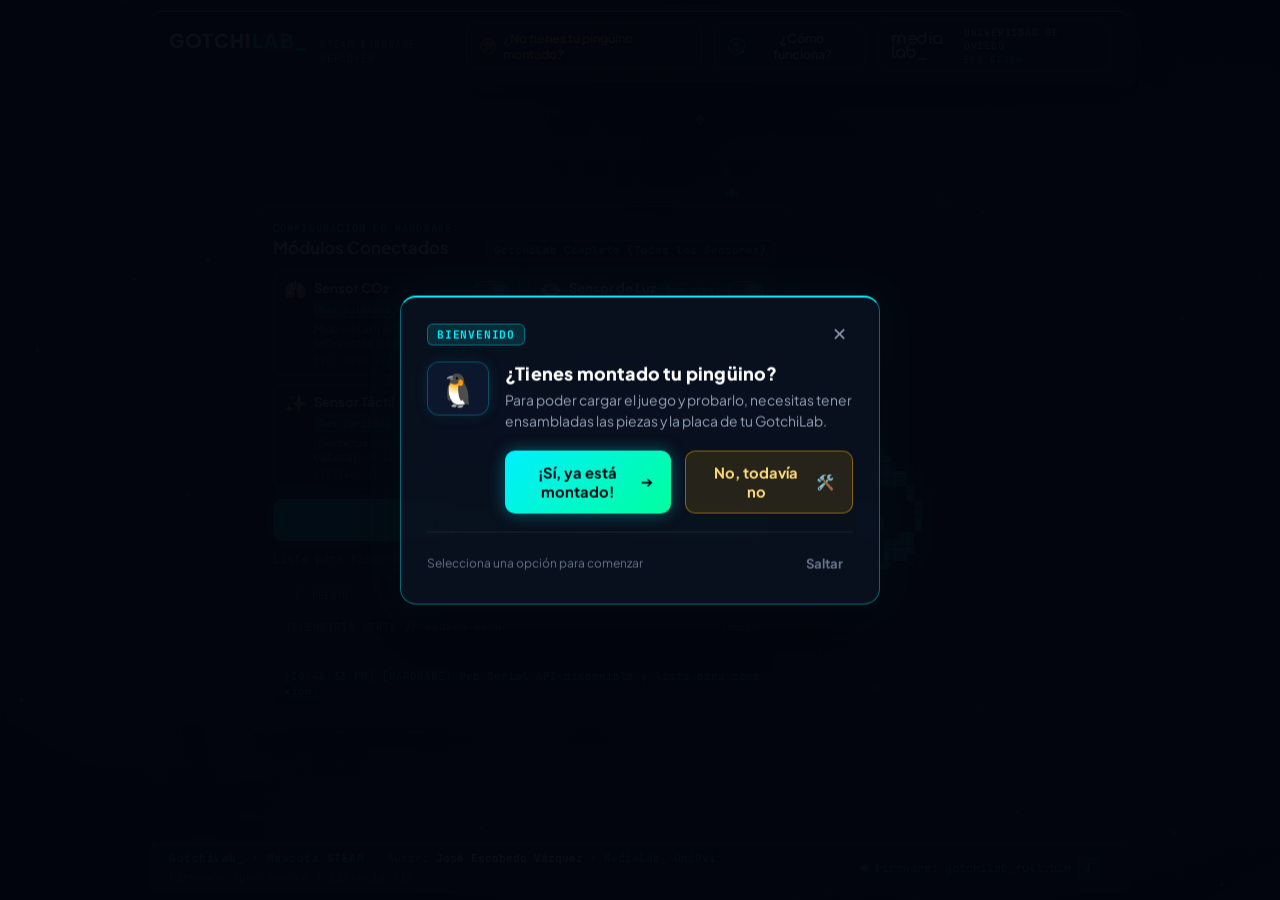
==== commit 404beb88: "feat(tour): tutorial interactivo con verificacion de montaje, soporte lateral y gitignore profesiona" ====
--- a/web/index.html
+++ b/web/index.html
@@ -35,17 +35,31 @@
         <span class="brand-tag">STEAM FIRMWARE DEPLOYER</span>
       </div>
 
-      <!-- MediaLab_ Official Branding with Authentic Stacked Serigraphy & Blinking Cursor -->
-      <a href="https://www.medialab-uniovi.es/" target="_blank" rel="noopener noreferrer" class="medialab-brand-card" title="MediaLab Universidad de Oviedo">
-        <div class="medialab-logo-stacked">
-          <span class="ml-word-media">media</span>
-          <span class="ml-word-lab">lab<span class="cursor-blink">_</span></span>
-        </div>
-        <div class="medialab-brand-meta">
-          <span class="ml-meta-inst">UNIVERSIDAD DE OVIEDO</span>
-          <span class="ml-meta-campus">EPI GIJÓN</span>
-        </div>
-      </a>
+      <!-- Right Actions Cluster: Assembly Guide + Tour Help Button + MediaLab Brand -->
+      <div class="nav-right-cluster">
+        <!-- Assembly Tutorial Guide Link Button -->
+        <a id="btnAssemblyGuide" href="#" target="_blank" rel="noopener noreferrer" class="btn-nav-tour btn-nav-assembly" title="¿Aún no has montado tu pingüino? Ver guía de montaje">
+          <span class="tour-icon-dot assembly-icon-dot">🛠️</span>
+          <span>¿No tienes tu pingüino montado?</span>
+        </a>
+
+        <button id="btnOpenTour" class="btn-nav-tour" type="button" title="Abrir tutorial guiado paso a paso">
+          <span class="tour-icon-dot">?</span>
+          <span>¿Cómo funciona?</span>
+        </button>
+
+        <!-- MediaLab_ Official Branding with Authentic Stacked Serigraphy & Blinking Cursor -->
+        <a href="https://www.medialab-uniovi.es/" target="_blank" rel="noopener noreferrer" class="medialab-brand-card" title="MediaLab Universidad de Oviedo">
+          <div class="medialab-logo-stacked">
+            <span class="ml-word-media">media</span>
+            <span class="ml-word-lab">lab<span class="cursor-blink">_</span></span>
+          </div>
+          <div class="medialab-brand-meta">
+            <span class="ml-meta-inst">UNIVERSIDAD DE OVIEDO</span>
+            <span class="ml-meta-campus">EPI GIJÓN</span>
+          </div>
+        </a>
+      </div>
     </header>
 
     <!-- Browser Serial Alert Banner (hidden if supported) -->
@@ -168,36 +182,39 @@
             </span>
           </button>
 
-          <!-- HUD Progress Meter -->
-          <div class="flash-hud-meter">
-            <div class="meter-info-row">
-              <span id="flashStatusLabel">Listo para flashear por Web Serial</span>
-              <span id="flashProgressPct" class="meter-pct">0%</span>
-            </div>
-            <div class="meter-track">
-              <div class="meter-fill" id="flashProgressBar"></div>
-            </div>
-            
-            <!-- Step Indicators -->
-            <div class="meter-steps">
-              <span class="step-chip" id="step-1">1. PUERTO</span>
-              <span class="step-chip" id="step-2">2. SYNC</span>
-              <span class="step-chip" id="step-3">3. BINARIO</span>
-              <span class="step-chip" id="step-4">4. FLASH 0x0</span>
-              <span class="step-chip" id="step-5">5. LISTO</span>
-            </div>
-          </div>
-
-          <!-- Telemetry Terminal -->
-          <div class="telemetry-terminal">
-            <div class="terminal-top">
-              <span class="terminal-title">TELEMETRÍA SERIE // 460800 BAUD</span>
-              <button id="btnClearLog" class="btn-clear-term" title="Limpiar salida">Limpiar</button>
-            </div>
-            <div class="terminal-view" id="telemetryConsole">
-              <div class="log-dim">[SISTEMA] GotchiLab_ Deployer inicializado.</div>
-              <div class="log-dim">[SISTEMA] Selecciona tus módulos arriba y pulsa "INICIAR CARGA AL ESP32".</div>
-              <div class="log-cyan">[CONFIG] Imagen unificada en offset 0x00000000.</div>
+          <!-- Monitoring Zone: Progress Meter + Telemetry Terminal -->
+          <div class="flash-monitoring-zone" id="flashMonitoringZone">
+            <!-- HUD Progress Meter -->
+            <div class="flash-hud-meter">
+              <div class="meter-info-row">
+                <span id="flashStatusLabel">Listo para flashear por Web Serial</span>
+                <span id="flashProgressPct" class="meter-pct">0%</span>
+              </div>
+              <div class="meter-track">
+                <div class="meter-fill" id="flashProgressBar"></div>
+              </div>
+              
+              <!-- Step Indicators -->
+              <div class="meter-steps">
+                <span class="step-chip" id="step-1">1. PUERTO</span>
+                <span class="step-chip" id="step-2">2. SYNC</span>
+                <span class="step-chip" id="step-3">3. BINARIO</span>
+                <span class="step-chip" id="step-4">4. FLASH 0x0</span>
+                <span class="step-chip" id="step-5">5. LISTO</span>
+              </div>
+            </div>
+
+            <!-- Telemetry Terminal -->
+            <div class="telemetry-terminal">
+              <div class="terminal-top">
+                <span class="terminal-title">TELEMETRÍA SERIE // 460800 BAUD</span>
+                <button id="btnClearLog" class="btn-clear-term" title="Limpiar salida">Limpiar</button>
+              </div>
+              <div class="terminal-view" id="telemetryConsole">
+                <div class="log-dim">[SISTEMA] GotchiLab_ Deployer inicializado.</div>
+                <div class="log-dim">[SISTEMA] Selecciona tus módulos arriba y pulsa "INICIAR CARGA AL ESP32".</div>
+                <div class="log-cyan">[CONFIG] Imagen unificada en offset 0x00000000.</div>
+              </div>
             </div>
           </div>
 
@@ -260,5 +277,6 @@
   <!-- Application Scripts -->
   <script src="js/animations.js"></script>
   <script src="js/app.js"></script>
+  <script src="js/tour.js"></script>
 </body>
 </html>
--- a/web/css/styles.css
+++ b/web/css/styles.css
@@ -1218,3 +1218,543 @@
   transform: translateY(-1.5px);
   box-shadow: 0 0 28px rgba(0, 255, 157, 0.5);
 }
+
+/* ==========================================================================
+   6. Spotlight Guided Tour (Interactive Onboarding)
+   ========================================================================== */
+
+/* Navbar Tour Trigger Button */
+.nav-right-cluster {
+  display: flex;
+  align-items: center;
+  gap: 12px;
+}
+
+.btn-nav-tour {
+  display: inline-flex;
+  align-items: center;
+  gap: 7px;
+  background: rgba(14, 25, 48, 0.70);
+  border: 1px solid rgba(0, 240, 255, 0.40);
+  color: var(--text-bright);
+  font-family: var(--font-sans);
+  font-size: 0.78rem;
+  font-weight: 600;
+  padding: 6px 13px;
+  border-radius: 9px;
+  cursor: pointer;
+  transition: all 0.25s cubic-bezier(0.4, 0, 0.2, 1);
+  box-shadow: 0 2px 10px rgba(0, 0, 0, 0.25);
+}
+
+.btn-nav-tour:hover {
+  background: rgba(0, 240, 255, 0.16);
+  border-color: var(--cyan);
+  box-shadow: 0 0 16px rgba(0, 240, 255, 0.35);
+  transform: translateY(-1px);
+}
+
+/* Assembly Tutorial Guide Button */
+.btn-nav-assembly {
+  text-decoration: none;
+  background: rgba(255, 179, 0, 0.10);
+  border: 1px solid rgba(255, 179, 0, 0.40);
+  color: #ffda79;
+}
+
+.btn-nav-assembly:hover {
+  background: rgba(255, 179, 0, 0.22);
+  border-color: #ffb300;
+  box-shadow: 0 0 16px rgba(255, 179, 0, 0.35);
+  color: #ffffff;
+  transform: translateY(-1px);
+}
+
+.assembly-icon-dot {
+  background: rgba(255, 179, 0, 0.20) !important;
+  border-color: #ffb300 !important;
+  color: #ffffff !important;
+  font-size: 0.65rem !important;
+}
+
+.tour-icon-dot {
+  display: inline-flex;
+  align-items: center;
+  justify-content: center;
+  width: 17px;
+  height: 17px;
+  border-radius: 50%;
+  background: rgba(0, 240, 255, 0.2);
+  color: var(--cyan);
+  font-size: 0.70rem;
+  font-weight: 800;
+  border: 1px solid var(--cyan);
+}
+
+@media (max-width: 768px) {
+  .btn-nav-assembly span:not(.tour-icon-dot) {
+    display: none;
+  }
+  .btn-nav-assembly {
+    padding: 6px 8px;
+  }
+}
+
+@media (max-width: 580px) {
+  .btn-nav-tour span:not(.tour-icon-dot) {
+    display: none;
+  }
+  .btn-nav-tour {
+    padding: 6px 8px;
+  }
+}
+
+/* Tour Fullscreen Backdrop Overlay */
+.tour-backdrop {
+  position: fixed;
+  top: 0;
+  left: 0;
+  width: 100vw;
+  height: 100vh;
+  width: 100dvw;
+  height: 100dvh;
+  z-index: 10000;
+  pointer-events: none;
+  background: transparent;
+  opacity: 0;
+  visibility: hidden;
+  transition: opacity 0.25s cubic-bezier(0.4, 0, 0.2, 1), visibility 0.25s;
+}
+
+.tour-backdrop.active {
+  opacity: 1;
+  visibility: visible;
+}
+
+/* Modal Mode (Step 1): Active darkening and background shielding */
+.tour-backdrop.tour-mode-modal {
+  pointer-events: auto;
+  background: rgba(3, 6, 14, 0.82);
+}
+
+/* Spotlight Perimeter Box with Glowing Cyan Pulse */
+.tour-spotlight-box {
+  position: fixed;
+  border-radius: 14px;
+  border: 2px solid #00e5ff;
+  box-shadow: 
+    0 0 0 9999px rgba(3, 6, 14, 0.80),
+    0 0 28px rgba(0, 229, 255, 0.65),
+    inset 0 0 16px rgba(0, 229, 255, 0.22);
+  pointer-events: none;
+  z-index: 10001;
+  transition: top 0.25s cubic-bezier(0.4, 0, 0.2, 1),
+              left 0.25s cubic-bezier(0.4, 0, 0.2, 1),
+              width 0.25s cubic-bezier(0.4, 0, 0.2, 1),
+              height 0.25s cubic-bezier(0.4, 0, 0.2, 1),
+              opacity 0.2s ease;
+  animation: spotlightPulse 2.4s infinite ease-in-out;
+}
+
+@keyframes spotlightPulse {
+  0%, 100% {
+    border-color: #00e5ff;
+    box-shadow: 
+      0 0 0 9999px rgba(3, 6, 14, 0.80),
+      0 0 24px rgba(0, 229, 255, 0.60),
+      inset 0 0 14px rgba(0, 229, 255, 0.20);
+  }
+  50% {
+    border-color: #00ff9d;
+    box-shadow: 
+      0 0 0 9999px rgba(3, 6, 14, 0.80),
+      0 0 34px rgba(0, 255, 157, 0.70),
+      inset 0 0 20px rgba(0, 255, 157, 0.30);
+  }
+}
+
+/* Dynamic Popover Card */
+.tour-card {
+  z-index: 10002;
+  width: 100%;
+  max-width: min(460px, 92vw);
+  box-sizing: border-box;
+  background: rgba(9, 16, 30, 0.94);
+  backdrop-filter: blur(28px) saturate(190%);
+  -webkit-backdrop-filter: blur(28px) saturate(190%);
+  border: 1px solid rgba(0, 240, 255, 0.40);
+  border-top: 2px solid var(--cyan);
+  border-radius: 16px;
+  padding: 22px 24px;
+  box-shadow: 
+    0 25px 60px rgba(0, 0, 0, 0.75),
+    0 0 35px rgba(0, 240, 255, 0.16);
+  color: var(--text-main);
+  pointer-events: auto;
+  animation: tourCardFadeIn 0.3s cubic-bezier(0.4, 0, 0.2, 1);
+}
+
+@keyframes tourCardFadeIn {
+  from {
+    opacity: 0;
+    transform: scale(0.96);
+  }
+  to {
+    opacity: 1;
+    transform: scale(1);
+  }
+}
+
+/* Centered Modal Mode (Welcome & Assembly Question) */
+.tour-card-centered {
+  position: fixed;
+  top: 50%;
+  left: 50%;
+  transform: translate(-50%, -50%) !important;
+  width: min(480px, 92vw);
+  max-width: min(480px, 92vw);
+  padding: 24px 26px;
+  box-shadow: 
+    0 0 0 9999px rgba(3, 6, 14, 0.82),
+    0 30px 70px rgba(0, 0, 0, 0.8),
+    0 0 40px rgba(0, 240, 255, 0.25);
+}
+
+/* Floating Mode (Steps 2 & 3) */
+.tour-card-floating {
+  position: fixed;
+  pointer-events: auto;
+  transition: top 0.25s cubic-bezier(0.4, 0, 0.2, 1),
+              left 0.25s cubic-bezier(0.4, 0, 0.2, 1);
+}
+
+/* Popover Arrow Indicator */
+.tour-arrow {
+  position: absolute;
+  width: 0;
+  height: 0;
+  pointer-events: none;
+}
+
+.tour-arrow.arrow-bottom {
+  bottom: -10px;
+  border-left: 10px solid transparent;
+  border-right: 10px solid transparent;
+  border-top: 10px solid rgba(9, 16, 30, 0.94);
+  filter: drop-shadow(0 3px 2px rgba(0, 240, 255, 0.3));
+}
+
+.tour-arrow.arrow-top {
+  top: -10px;
+  border-left: 10px solid transparent;
+  border-right: 10px solid transparent;
+  border-bottom: 10px solid rgba(9, 16, 30, 0.94);
+  filter: drop-shadow(0 -3px 2px rgba(0, 240, 255, 0.3));
+}
+
+.tour-arrow.arrow-left {
+  left: -10px;
+  border-top: 10px solid transparent;
+  border-bottom: 10px solid transparent;
+  border-right: 10px solid rgba(9, 16, 30, 0.94);
+  filter: drop-shadow(-3px 0 2px rgba(0, 240, 255, 0.3));
+}
+
+.tour-arrow.arrow-right {
+  right: -10px;
+  border-top: 10px solid transparent;
+  border-bottom: 10px solid transparent;
+  border-left: 10px solid rgba(9, 16, 30, 0.94);
+  filter: drop-shadow(3px 0 2px rgba(0, 240, 255, 0.3));
+}
+
+/* Card Header */
+.tour-card-header {
+  display: flex;
+  justify-content: space-between;
+  align-items: center;
+  margin-bottom: 14px;
+}
+
+.tour-badge-row {
+  display: flex;
+  align-items: center;
+  gap: 10px;
+}
+
+.tour-step-badge {
+  font-family: var(--font-mono);
+  font-size: 0.70rem;
+  font-weight: 700;
+  color: var(--cyan);
+  background: rgba(0, 240, 255, 0.12);
+  border: 1px solid rgba(0, 240, 255, 0.35);
+  padding: 3px 9px;
+  border-radius: 6px;
+  letter-spacing: 0.8px;
+}
+
+.tour-shortcut-hint {
+  font-family: var(--font-mono);
+  font-size: 0.68rem;
+  color: #64748b;
+  letter-spacing: 0.4px;
+}
+
+.tour-btn-close {
+  background: transparent;
+  border: none;
+  color: var(--text-muted);
+  font-size: 1.15rem;
+  line-height: 1;
+  cursor: pointer;
+  padding: 4px 6px;
+  border-radius: 6px;
+  transition: all 0.2s ease;
+}
+
+.tour-btn-close:hover {
+  color: #ffffff;
+  background: rgba(255, 255, 255, 0.1);
+}
+
+/* Card Body */
+.tour-card-body {
+  display: flex;
+  gap: 16px;
+  align-items: flex-start;
+  margin-bottom: 18px;
+}
+
+.tour-icon-wrap {
+  font-size: 2rem;
+  line-height: 1;
+  background: rgba(14, 25, 48, 0.9);
+  border: 1px solid rgba(0, 240, 255, 0.25);
+  border-radius: 12px;
+  padding: 10px;
+  display: flex;
+  align-items: center;
+  justify-content: center;
+  flex-shrink: 0;
+  box-shadow: 0 0 15px rgba(0, 240, 255, 0.1);
+}
+
+.tour-text-wrap {
+  flex: 1;
+}
+
+.tour-title {
+  margin: 0 0 6px 0;
+  font-family: var(--font-sans);
+  font-size: 1.12rem;
+  font-weight: 800;
+  color: #ffffff;
+  letter-spacing: 0.2px;
+}
+
+.tour-text {
+  margin: 0;
+  font-size: 0.87rem;
+  line-height: 1.5;
+  color: #94a3b8;
+}
+
+/* Branching Question Buttons (¿Has montado tu pingüino?) */
+.tour-branch-options {
+  display: flex;
+  gap: 14px;
+  margin-top: 18px;
+}
+
+.tour-btn-branch {
+  flex: 1;
+  padding: 12px 18px;
+  font-family: var(--font-sans);
+  font-size: 0.92rem;
+  font-weight: 700;
+  border-radius: 10px;
+  cursor: pointer;
+  display: inline-flex;
+  align-items: center;
+  justify-content: center;
+  gap: 8px;
+  transition: all 0.2s cubic-bezier(0.4, 0, 0.2, 1);
+  text-decoration: none;
+  line-height: 1.25;
+}
+
+.tour-btn-branch-yes {
+  background: linear-gradient(135deg, #00f0ff 0%, #00ff9d 100%);
+  color: #040812;
+  border: none;
+  box-shadow: 0 0 16px rgba(0, 240, 255, 0.35);
+}
+
+.tour-btn-branch-yes:hover {
+  transform: translateY(-1px);
+  box-shadow: 0 0 24px rgba(0, 255, 157, 0.55);
+}
+
+.tour-btn-branch-no {
+  background: rgba(255, 179, 0, 0.12);
+  border: 1px solid rgba(255, 179, 0, 0.45);
+  color: #ffda79;
+}
+
+.tour-btn-branch-no:hover {
+  background: rgba(255, 179, 0, 0.25);
+  border-color: #ffb300;
+  color: #ffffff;
+  transform: translateY(-1px);
+  box-shadow: 0 0 16px rgba(255, 179, 0, 0.3);
+}
+
+/* Callout para guía de montaje dentro de la tarjeta */
+.tour-assembly-callout {
+  margin-top: 14px;
+  padding: 14px 16px;
+  background: rgba(255, 179, 0, 0.08);
+  border: 1px solid rgba(255, 179, 0, 0.28);
+  border-radius: 10px;
+  display: flex;
+  flex-direction: column;
+  gap: 12px;
+  font-size: 0.85rem;
+  color: #f1f5f9;
+}
+
+.assembly-callout-header {
+  display: flex;
+  align-items: center;
+  gap: 10px;
+}
+
+.assembly-callout-icon {
+  font-size: 1.2rem;
+  line-height: 1;
+}
+
+.tour-btn-guide {
+  display: inline-flex;
+  align-items: center;
+  justify-content: center;
+  gap: 10px;
+  padding: 12px 20px;
+  background: linear-gradient(135deg, #ffb300 0%, #ff8800 100%);
+  color: #050a14;
+  font-family: var(--font-sans);
+  font-size: 0.90rem;
+  font-weight: 800;
+  border-radius: 9px;
+  text-decoration: none;
+  box-shadow: 0 0 18px rgba(255, 179, 0, 0.4);
+  transition: all 0.2s ease;
+}
+
+.tour-btn-guide:hover {
+  transform: translateY(-1px);
+  box-shadow: 0 0 26px rgba(255, 179, 0, 0.65);
+  color: #000000;
+}
+
+/* Card Footer & Action Buttons */
+.tour-card-footer {
+  display: flex;
+  justify-content: space-between;
+  align-items: center;
+  padding-top: 14px;
+  border-top: 1px solid rgba(255, 255, 255, 0.08);
+}
+
+.tour-dots {
+  display: flex;
+  gap: 6px;
+  align-items: center;
+}
+
+.tour-dot {
+  width: 7px;
+  height: 7px;
+  border-radius: 50%;
+  background: rgba(255, 255, 255, 0.2);
+  transition: all 0.25s ease;
+}
+
+.tour-dot.active {
+  width: 20px;
+  border-radius: 4px;
+  background: var(--cyan);
+  box-shadow: 0 0 8px var(--cyan);
+}
+
+.tour-actions {
+  display: flex;
+  gap: 9px;
+  align-items: center;
+}
+
+.tour-btn {
+  font-family: var(--font-sans);
+  font-size: 0.82rem;
+  font-weight: 700;
+  padding: 8px 16px;
+  border-radius: 8px;
+  cursor: pointer;
+  transition: all 0.2s cubic-bezier(0.4, 0, 0.2, 1);
+  display: inline-flex;
+  align-items: center;
+  justify-content: center;
+}
+
+.tour-btn-primary {
+  background: linear-gradient(135deg, #00f0ff 0%, #00ff9d 100%);
+  color: #040812;
+  border: none;
+  box-shadow: 0 0 16px rgba(0, 240, 255, 0.35);
+}
+
+.tour-btn-primary:hover {
+  transform: translateY(-1px);
+  box-shadow: 0 0 24px rgba(0, 255, 157, 0.55);
+}
+
+.tour-btn-secondary {
+  background: rgba(14, 25, 48, 0.85);
+  border: 1px solid rgba(0, 240, 255, 0.35);
+  color: var(--text-bright);
+}
+
+.tour-btn-secondary:hover {
+  background: rgba(0, 240, 255, 0.15);
+  border-color: var(--cyan);
+  color: #ffffff;
+}
+
+.tour-btn-ghost {
+  background: transparent;
+  border: none;
+  color: #64748b;
+  padding: 8px 10px;
+}
+
+.tour-btn-ghost:hover {
+  color: var(--text-muted);
+}
+
+/* Mobile & Tablet Responsive Contrast Protection */
+@media (max-width: 960px) {
+  body.tour-active .pure-penguin-stage,
+  body.tour-active #liveOledCanvas {
+    opacity: 0.15 !important;
+    pointer-events: none !important;
+    transition: opacity 0.3s ease;
+  }
+}
+
+/* Monitoring Zone Container: Progress Meter + Telemetry Terminal */
+.flash-monitoring-zone {
+  display: flex;
+  flex-direction: column;
+  gap: 10px;
+}
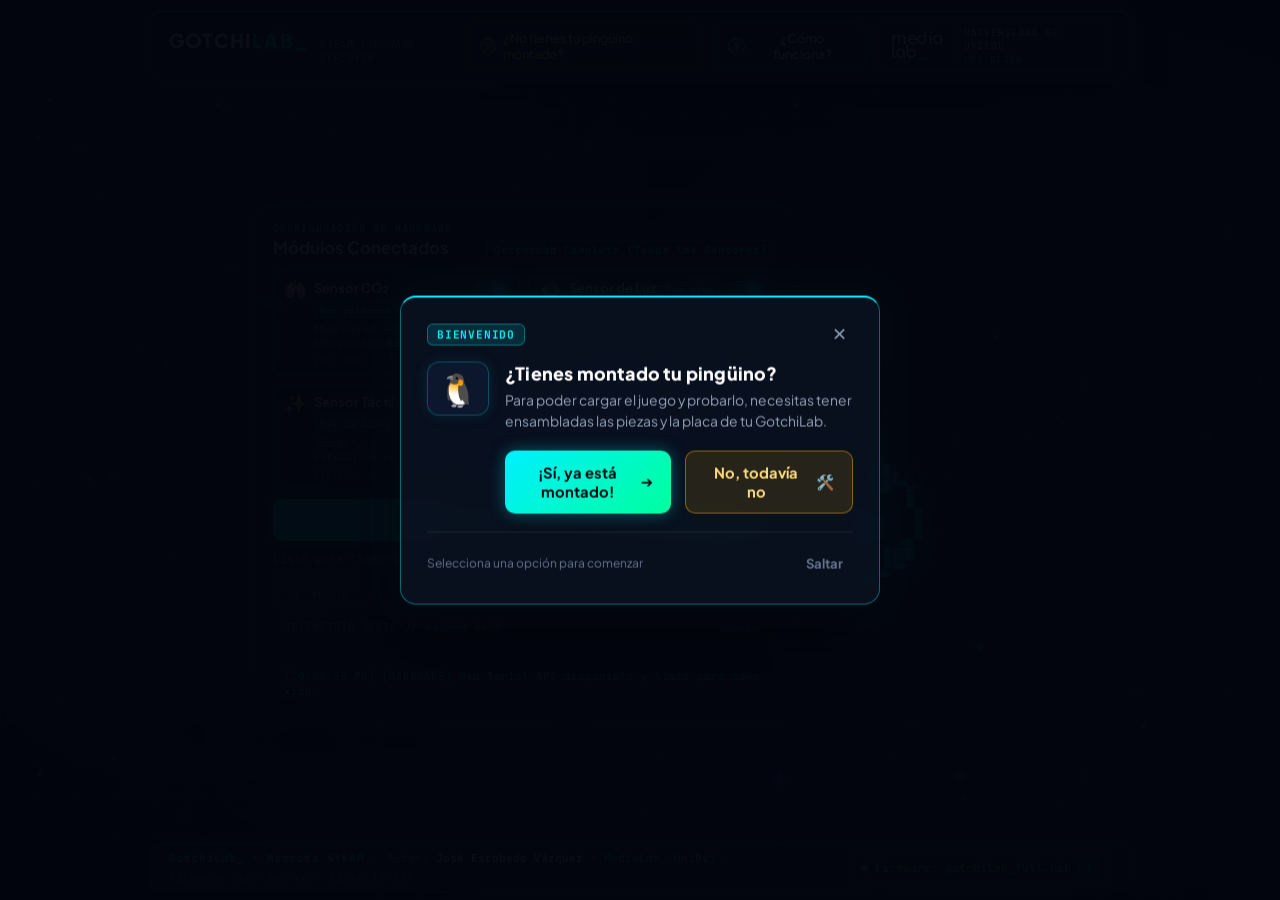
==== commit e53261fd: "feat(docs): anadir guia.pdf en construccion con mascota y vincular en la web" ====
--- a/web/index.html
+++ b/web/index.html
@@ -38,7 +38,7 @@
       <!-- Right Actions Cluster: Assembly Guide + Tour Help Button + MediaLab Brand -->
       <div class="nav-right-cluster">
         <!-- Assembly Tutorial Guide Link Button -->
-        <a id="btnAssemblyGuide" href="#" target="_blank" rel="noopener noreferrer" class="btn-nav-tour btn-nav-assembly" title="¿Aún no has montado tu pingüino? Ver guía de montaje">
+        <a id="btnAssemblyGuide" href="docs/guia.pdf" target="_blank" rel="noopener noreferrer" class="btn-nav-tour btn-nav-assembly" title="¿Aún no has montado tu pingüino? Ver guía de montaje">
           <span class="tour-icon-dot assembly-icon-dot">🛠️</span>
           <span>¿No tienes tu pingüino montado?</span>
         </a>
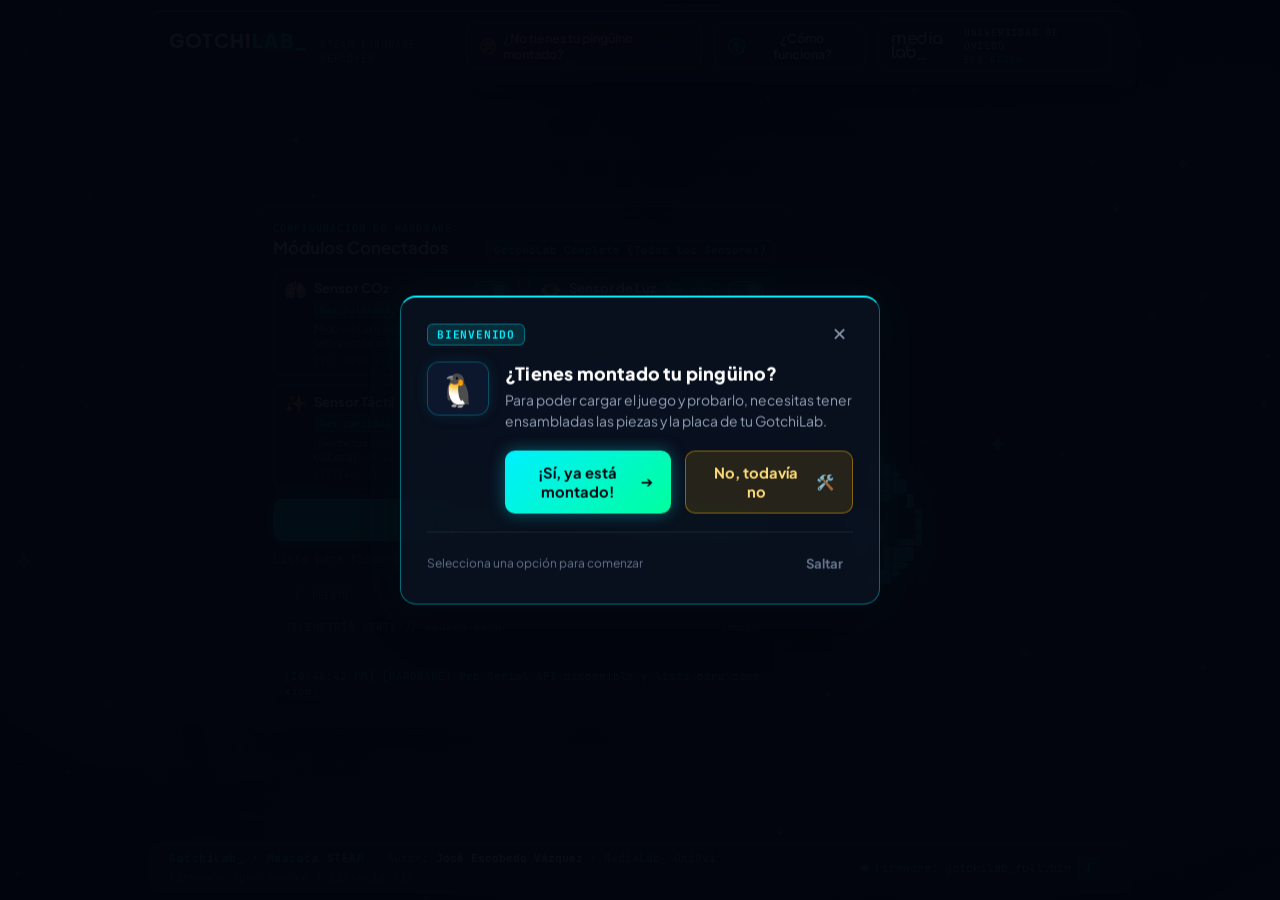
==== commit 30db88ba: "fix(web): anadir versionado cache-busting a css y js para despliegue directo" ====
--- a/web/index.html
+++ b/web/index.html
@@ -8,7 +8,7 @@
   <link rel="icon" type="image/png" sizes="128x128" href="assets/favicon.png">
   <link rel="icon" type="image/png" sizes="32x32" href="assets/favicon-32x32.png">
   <link rel="shortcut icon" href="favicon.ico">
-  <link rel="stylesheet" href="css/styles.css">
+  <link rel="stylesheet" href="css/styles.css?v=4.0">
   
   <!-- Premium Typography including authentic MediaLab Comfortaa -->
   <link rel="preconnect" href="https://fonts.googleapis.com">
@@ -275,8 +275,8 @@
   </div>
 
   <!-- Application Scripts -->
-  <script src="js/animations.js"></script>
-  <script src="js/app.js"></script>
-  <script src="js/tour.js"></script>
+  <script src="js/animations.js?v=4.0"></script>
+  <script src="js/app.js?v=4.0"></script>
+  <script src="js/tour.js?v=4.0"></script>
 </body>
 </html>
